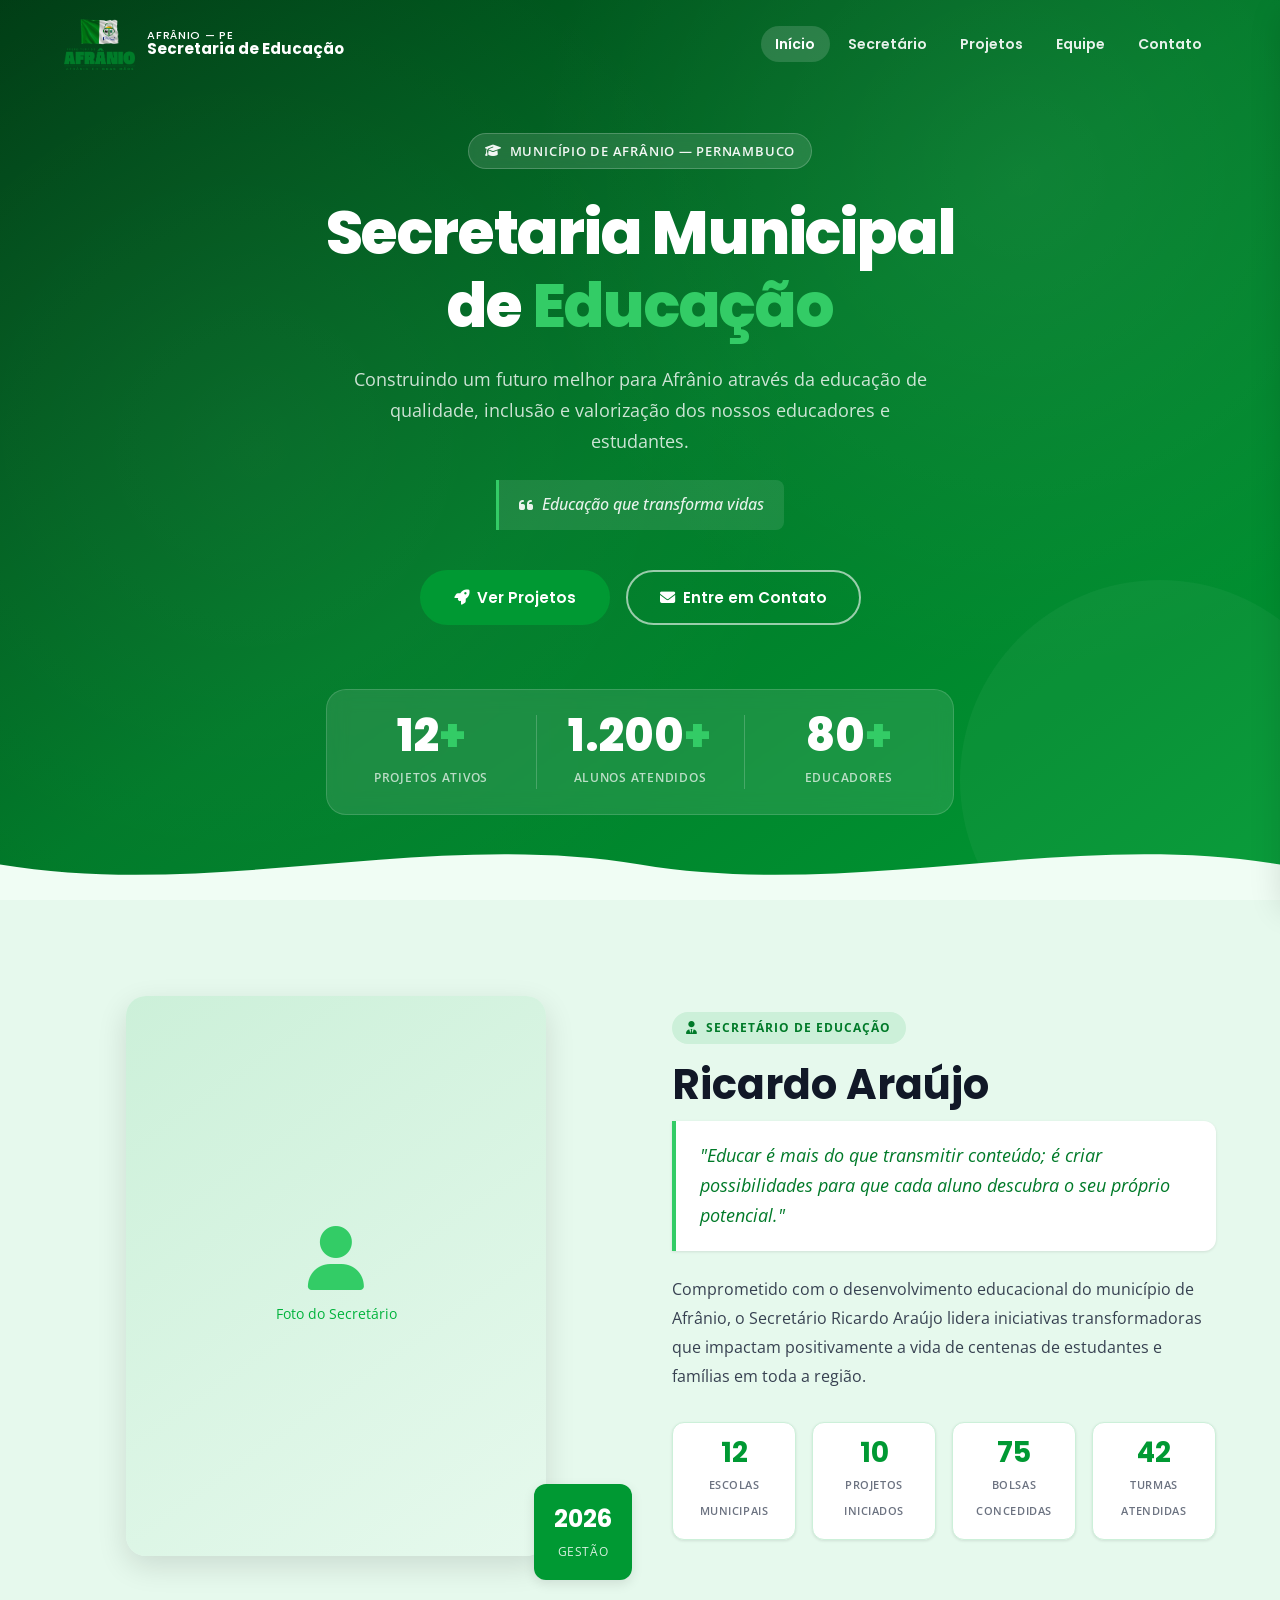
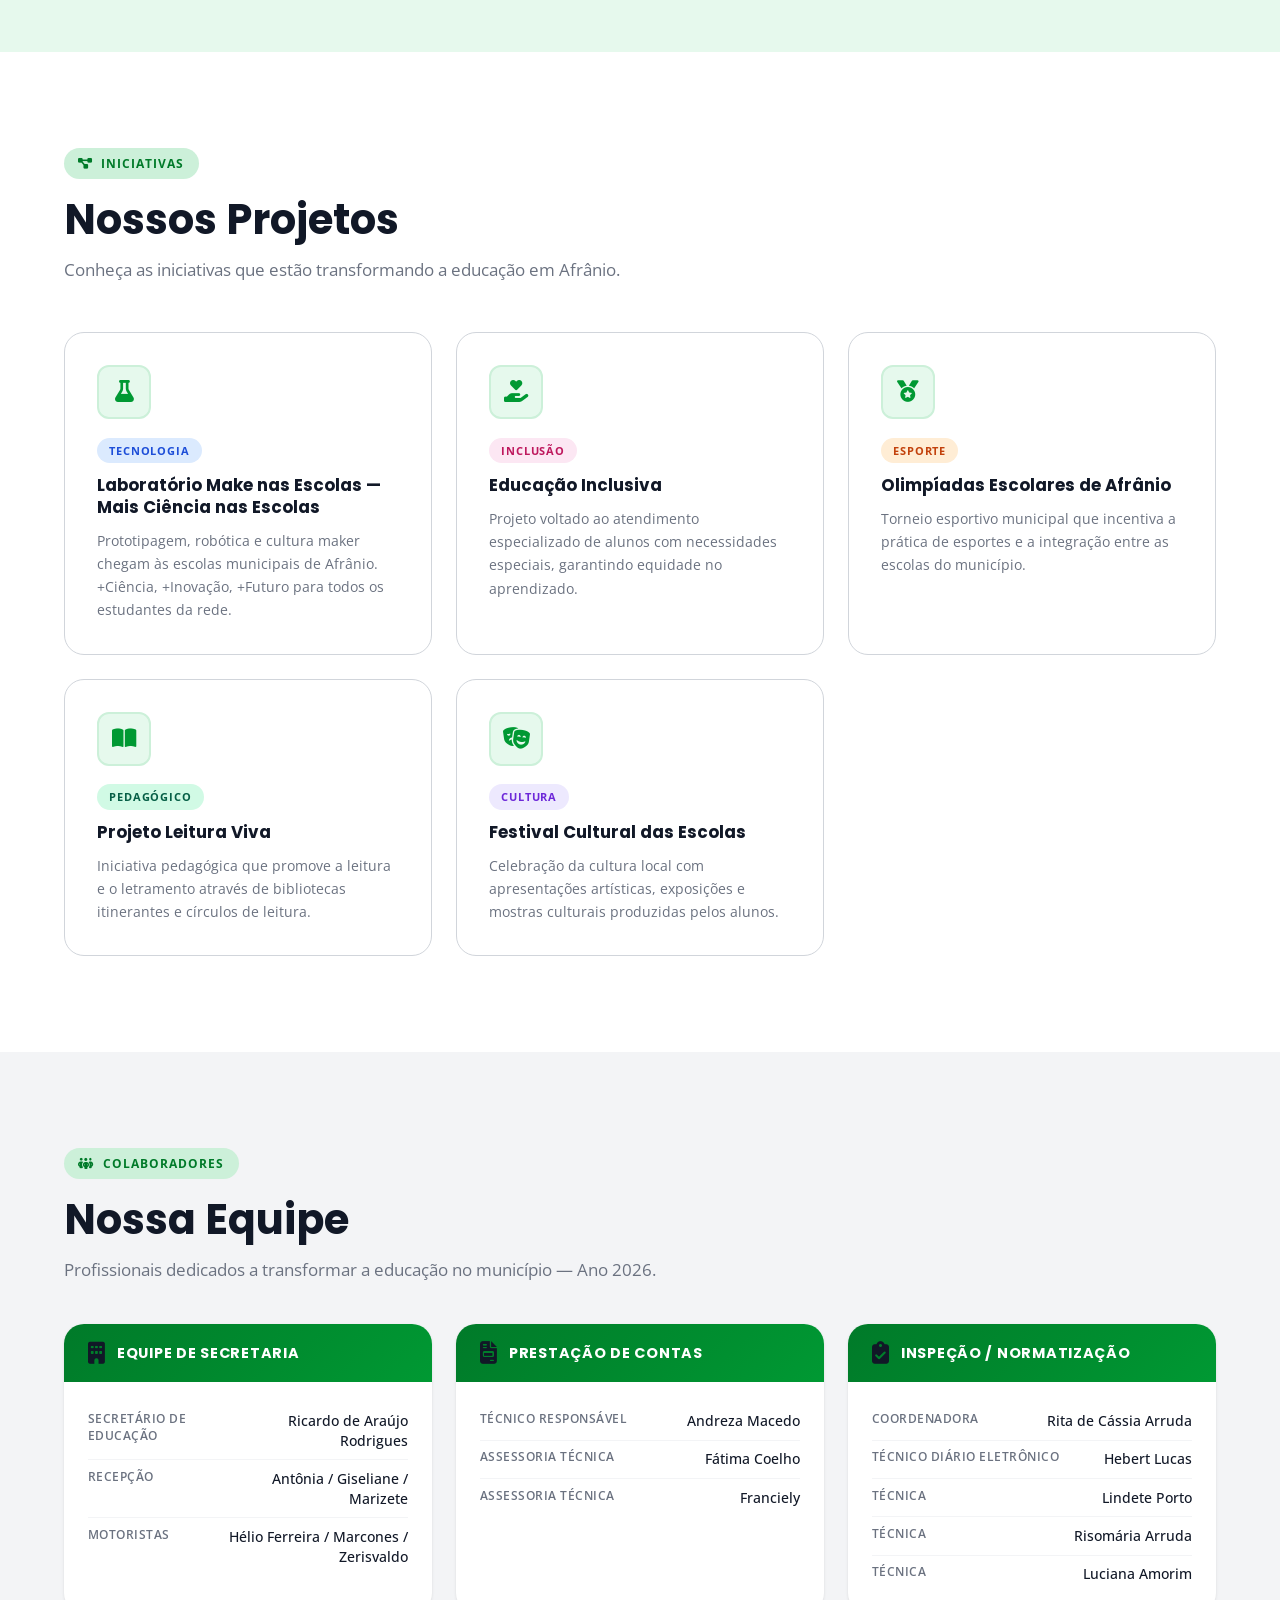
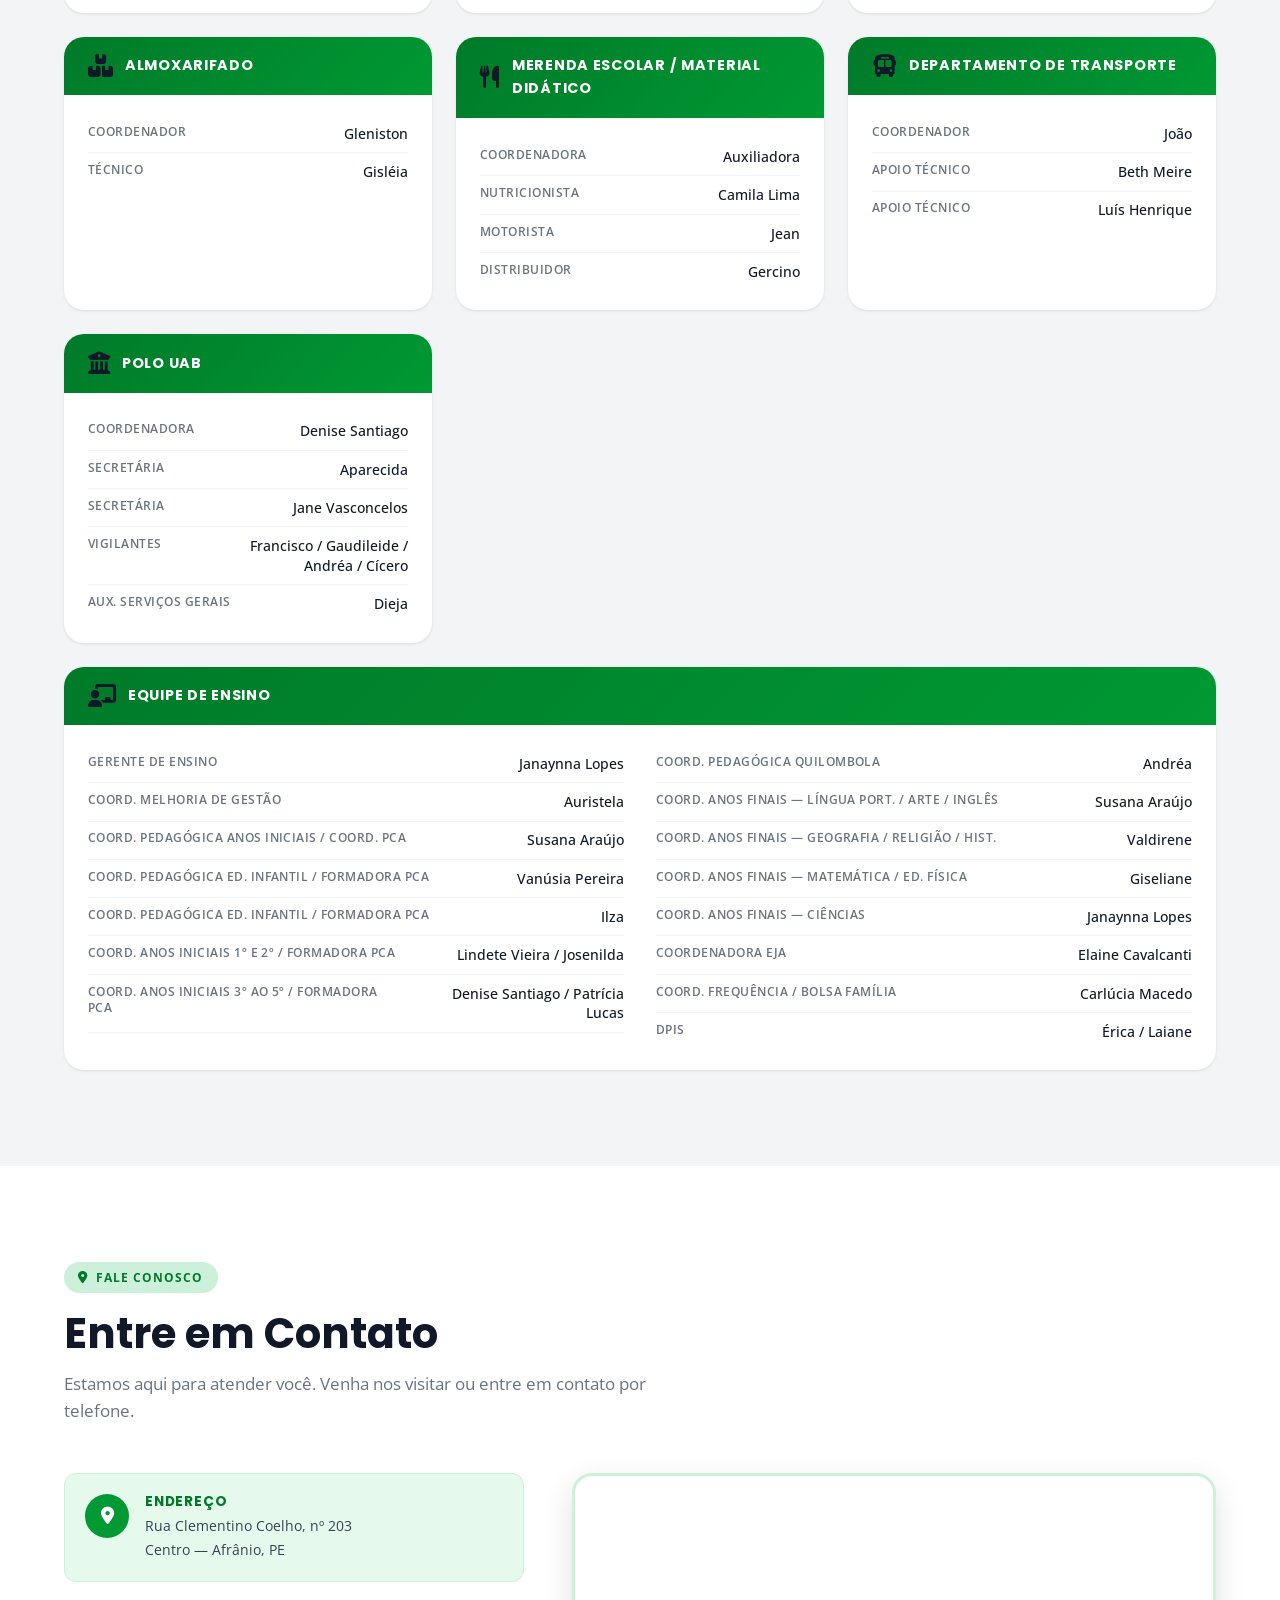
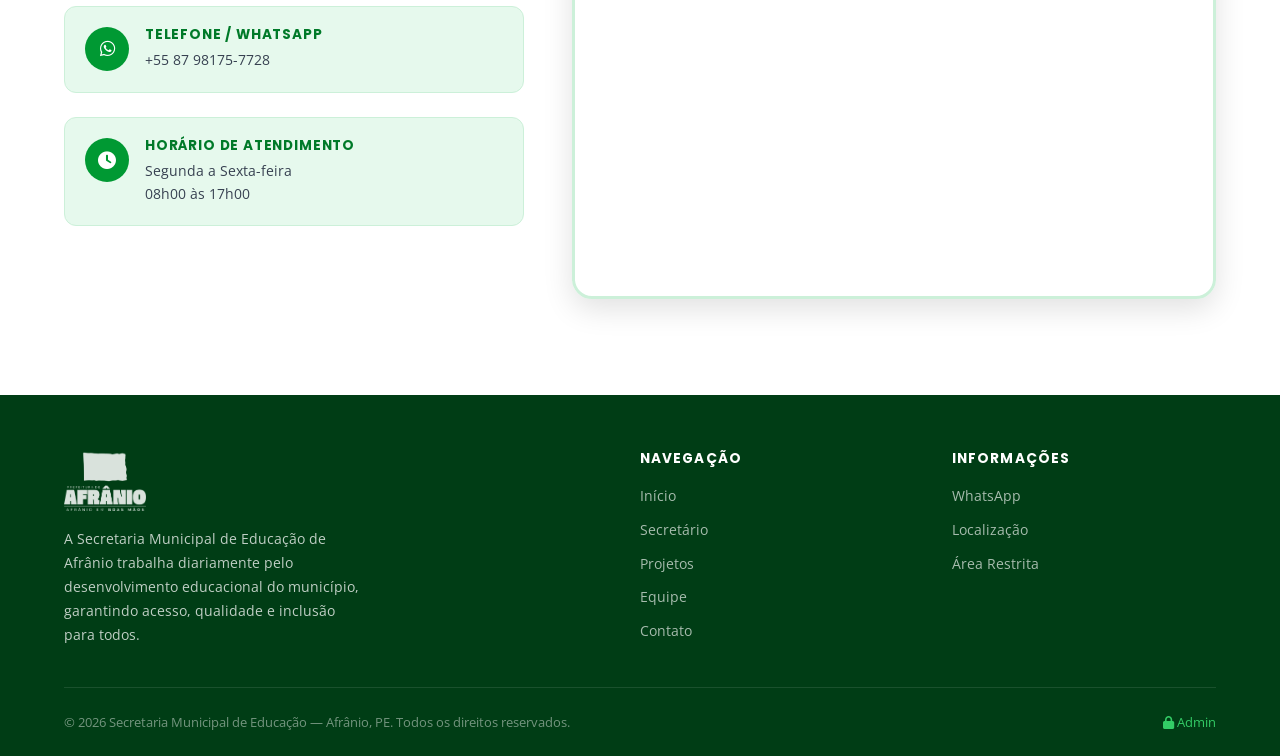
==== index.html @ a9a89d0e "feat: site institucional SME Afrânio completo - index.html: hero com stats animados, seção secretári" ====
<!DOCTYPE html>
<html lang="pt-BR">
<head>
  <meta charset="UTF-8" />
  <meta name="viewport" content="width=device-width, initial-scale=1.0" />
  <title>Secretaria Municipal de Educação — Afrânio PE</title>
  <meta name="description" content="Secretaria Municipal de Educação de Afrânio – Construindo um futuro melhor através da educação de qualidade, inclusão e valorização dos educadores." />
  <meta name="theme-color" content="#009933" />

  <!-- Open Graph -->
  <meta property="og:title" content="Secretaria Municipal de Educação — Afrânio PE" />
  <meta property="og:description" content="Educação que transforma vidas." />
  <meta property="og:type" content="website" />

  <!-- Favicon -->
  <link rel="icon" type="image/png" href="logo.png" />

  <!-- Font Awesome -->
  <link rel="stylesheet" href="https://cdnjs.cloudflare.com/ajax/libs/font-awesome/6.5.0/css/all.min.css" />

  <!-- Google Fonts -->
  <link rel="preconnect" href="https://fonts.googleapis.com" />
  <link rel="preconnect" href="https://fonts.gstatic.com" crossorigin />
  <link href="https://fonts.googleapis.com/css2?family=Poppins:wght@300;400;500;600;700;800&family=Open+Sans:wght@400;500;600&display=swap" rel="stylesheet" />

  <!-- Styles -->
  <link rel="stylesheet" href="css/style.css" />
</head>
<body>

<!-- ════════════════════════════ HEADER ════════════════════════════ -->
<header id="header">
  <div class="container">
    <nav class="nav-inner">
      <a href="#inicio" class="nav-logo" aria-label="Início">
        <img src="logo.png" alt="Prefeitura de Afrânio" />
        <div class="nav-logo-text">
          <span>Afrânio — PE</span>
          <span>Secretaria de Educação</span>
        </div>
      </a>

      <ul class="nav-links">
        <li><a href="#inicio"    class="active">Início</a></li>
        <li><a href="#secretario">Secretário</a></li>
        <li><a href="#projetos">Projetos</a></li>
        <li><a href="#equipe">Equipe</a></li>
        <li><a href="#contato">Contato</a></li>
      </ul>

      <button class="nav-menu-btn" id="menuBtn" aria-label="Abrir menu">
        <i class="fa-solid fa-bars"></i>
      </button>
    </nav>
  </div>
</header>

<!-- Mobile nav -->
<div class="nav-overlay" id="navOverlay"></div>
<nav class="nav-mobile" id="navMobile">
  <a href="#inicio">Início</a>
  <a href="#secretario">Secretário</a>
  <a href="#projetos">Projetos</a>
  <a href="#equipe">Equipe</a>
  <a href="#contato">Contato</a>
</nav>


<!-- ════════════════════════════ HERO ════════════════════════════ -->
<section id="inicio">
  <div class="hero-content">
    <div class="hero-badge">
      <i class="fa-solid fa-graduation-cap"></i>
      Município de Afrânio — Pernambuco
    </div>

    <h1 class="hero-title">
      Secretaria Municipal<br />de <span>Educação</span>
    </h1>

    <p class="hero-desc">
      Construindo um futuro melhor para Afrânio através da educação de qualidade,
      inclusão e valorização dos nossos educadores e estudantes.
    </p>

    <blockquote class="hero-quote">
      <i class="fa-solid fa-quote-left"></i>
      Educação que transforma vidas
    </blockquote>

    <div class="hero-buttons">
      <a href="#projetos" class="btn btn-primary">
        <i class="fa-solid fa-rocket"></i>
        Ver Projetos
      </a>
      <a href="#contato" class="btn btn-outline">
        <i class="fa-solid fa-envelope"></i>
        Entre em Contato
      </a>
    </div>

    <!-- STATS -->
    <div class="hero-stats">
      <div class="hero-stat">
        <span class="hero-stat-num"><span data-target="12">0</span><em>+</em></span>
        <span class="hero-stat-label">Projetos Ativos</span>
      </div>
      <div class="hero-stat">
        <span class="hero-stat-num"><span data-target="1200">0</span><em>+</em></span>
        <span class="hero-stat-label">Alunos Atendidos</span>
      </div>
      <div class="hero-stat">
        <span class="hero-stat-num"><span data-target="80">0</span><em>+</em></span>
        <span class="hero-stat-label">Educadores</span>
      </div>
    </div>
  </div>

  <!-- Wave -->
  <svg class="wave" xmlns="http://www.w3.org/2000/svg" viewBox="0 0 1440 80" preserveAspectRatio="none"
       style="position:absolute;bottom:0;left:0;right:0;z-index:1;">
    <path fill="#f0fdf4" d="M0,40 C240,80 480,0 720,40 C960,80 1200,0 1440,40 L1440,80 L0,80 Z"/>
  </svg>
</section>


<!-- ════════════════════════════ SECRETÁRIO ════════════════════════════ -->
<section id="secretario">
  <div class="container">
    <div class="secretary-inner">

      <!-- Foto -->
      <div class="secretary-photo-wrap fade-up">
        <div class="secretary-photo">
          <img src="foto-secretario.jpg" alt="Secretário Ricardo Araújo"
               onerror="this.parentElement.innerHTML='<div class=\'photo-placeholder\'><i class=\'fa-solid fa-user\' style=\'font-size:4rem;color:var(--green-400)\'></i><p>Foto do Secretário</p></div>'" />
        </div>
        <div class="secretary-badge-wrap">
          <strong>2026</strong>
          <span>Gestão</span>
        </div>
      </div>

      <!-- Texto -->
      <div class="secretary-text fade-up">
        <span class="section-tag">
          <i class="fa-solid fa-user-tie"></i>&nbsp; Secretário de Educação
        </span>
        <h2 class="section-title">Ricardo Araújo</h2>

        <blockquote class="secretary-quote">
          "Educar é mais do que transmitir conteúdo; é criar possibilidades para que
          cada aluno descubra o seu próprio potencial."
        </blockquote>

        <p class="secretary-bio">
          Comprometido com o desenvolvimento educacional do município de Afrânio, o
          Secretário Ricardo Araújo lidera iniciativas transformadoras que impactam
          positivamente a vida de centenas de estudantes e famílias em toda a região.
        </p>

        <div class="secretary-stats">
          <div class="sec-stat">
            <span class="sec-stat-num" data-target="14">0</span>
            <span class="sec-stat-label">Escolas Municipais</span>
          </div>
          <div class="sec-stat">
            <span class="sec-stat-num" data-target="12">0</span>
            <span class="sec-stat-label">Projetos Iniciados</span>
          </div>
          <div class="sec-stat">
            <span class="sec-stat-num" data-target="85">0</span>
            <span class="sec-stat-label">Bolsas Concedidas</span>
          </div>
          <div class="sec-stat">
            <span class="sec-stat-num" data-target="48">0</span>
            <span class="sec-stat-label">Turmas Atendidas</span>
          </div>
        </div>
      </div>

    </div>
  </div>
</section>


<!-- ════════════════════════════ PROJETOS ════════════════════════════ -->
<section id="projetos">
  <div class="container">
    <div class="section-header fade-up">
      <span class="section-tag">
        <i class="fa-solid fa-diagram-project"></i>&nbsp; Iniciativas
      </span>
      <h2 class="section-title">Nossos Projetos</h2>
      <p class="section-subtitle">
        Conheça as iniciativas que estão transformando a educação em Afrânio.
      </p>
    </div>

    <div class="projects-grid" id="projectsGrid">
      <!-- Preenchido pelo JS -->
      <div class="projects-loading" style="grid-column:1/-1;text-align:center;padding:3rem;color:var(--gray-500);">
        <i class="fa-solid fa-spinner fa-spin" style="font-size:2rem;display:block;margin-bottom:1rem;"></i>
        Carregando projetos...
      </div>
    </div>
  </div>
</section>


<!-- ════════════════════════════ EQUIPE ════════════════════════════ -->
<section id="equipe">
  <div class="container">
    <div class="section-header fade-up" style="margin-bottom:2.5rem;">
      <span class="section-tag">
        <i class="fa-solid fa-people-group"></i>&nbsp; Colaboradores
      </span>
      <h2 class="section-title">Nossa Equipe</h2>
      <p class="section-subtitle">
        Profissionais dedicados a transformar a educação no município — Ano 2026.
      </p>
    </div>

    <div class="departments-grid">

      <!-- SECRETARIA -->
      <div class="dept-card fade-up">
        <div class="dept-header">
          <i class="fa-solid fa-building dept-icon"></i>
          <span class="dept-name">Equipe de Secretaria</span>
        </div>
        <div class="dept-body">
          <div class="dept-member">
            <span class="member-role">Secretário de Educação</span>
            <span class="member-name">Ricardo de Araújo Rodrigues</span>
          </div>
          <div class="dept-member">
            <span class="member-role">Recepção</span>
            <span class="member-name">Antônia / Giseliane / Marizete</span>
          </div>
          <div class="dept-member">
            <span class="member-role">Motoristas</span>
            <span class="member-name">Hélio Ferreira / Marcones / Zerisvaldo</span>
          </div>
        </div>
      </div>

      <!-- PRESTAÇÃO DE CONTAS -->
      <div class="dept-card fade-up">
        <div class="dept-header">
          <i class="fa-solid fa-file-invoice dept-icon"></i>
          <span class="dept-name">Prestação de Contas</span>
        </div>
        <div class="dept-body">
          <div class="dept-member">
            <span class="member-role">Técnico Responsável</span>
            <span class="member-name">Andreza Macedo</span>
          </div>
          <div class="dept-member">
            <span class="member-role">Assessoria Técnica</span>
            <span class="member-name">Fátima Coelho</span>
          </div>
          <div class="dept-member">
            <span class="member-role">Assessoria Técnica</span>
            <span class="member-name">Franciely</span>
          </div>
        </div>
      </div>

      <!-- INSPEÇÃO/NORMATIZAÇÃO -->
      <div class="dept-card fade-up">
        <div class="dept-header">
          <i class="fa-solid fa-clipboard-check dept-icon"></i>
          <span class="dept-name">Inspeção / Normatização</span>
        </div>
        <div class="dept-body">
          <div class="dept-member">
            <span class="member-role">Coordenadora</span>
            <span class="member-name">Rita de Cássia Arruda</span>
          </div>
          <div class="dept-member">
            <span class="member-role">Técnico Diário Eletrônico</span>
            <span class="member-name">Hebert Lucas</span>
          </div>
          <div class="dept-member">
            <span class="member-role">Técnica</span>
            <span class="member-name">Lindete Porto</span>
          </div>
          <div class="dept-member">
            <span class="member-role">Técnica</span>
            <span class="member-name">Risomária Arruda</span>
          </div>
          <div class="dept-member">
            <span class="member-role">Técnica</span>
            <span class="member-name">Luciana Amorim</span>
          </div>
        </div>
      </div>

      <!-- ALMOXARIFADO -->
      <div class="dept-card fade-up">
        <div class="dept-header">
          <i class="fa-solid fa-boxes-stacked dept-icon"></i>
          <span class="dept-name">Almoxarifado</span>
        </div>
        <div class="dept-body">
          <div class="dept-member">
            <span class="member-role">Coordenador</span>
            <span class="member-name">Gleniston</span>
          </div>
          <div class="dept-member">
            <span class="member-role">Técnico</span>
            <span class="member-name">Gisléia</span>
          </div>
        </div>
      </div>

      <!-- MERENDA / MATERIAL DIDÁTICO -->
      <div class="dept-card fade-up">
        <div class="dept-header">
          <i class="fa-solid fa-utensils dept-icon"></i>
          <span class="dept-name">Merenda Escolar / Material Didático</span>
        </div>
        <div class="dept-body">
          <div class="dept-member">
            <span class="member-role">Coordenadora</span>
            <span class="member-name">Auxiliadora</span>
          </div>
          <div class="dept-member">
            <span class="member-role">Nutricionista</span>
            <span class="member-name">Camila Lima</span>
          </div>
          <div class="dept-member">
            <span class="member-role">Motorista</span>
            <span class="member-name">Jean</span>
          </div>
          <div class="dept-member">
            <span class="member-role">Distribuidor</span>
            <span class="member-name">Gercino</span>
          </div>
        </div>
      </div>

      <!-- TRANSPORTE -->
      <div class="dept-card fade-up">
        <div class="dept-header">
          <i class="fa-solid fa-bus dept-icon"></i>
          <span class="dept-name">Departamento de Transporte</span>
        </div>
        <div class="dept-body">
          <div class="dept-member">
            <span class="member-role">Coordenador</span>
            <span class="member-name">João</span>
          </div>
          <div class="dept-member">
            <span class="member-role">Apoio Técnico</span>
            <span class="member-name">Beth Meire</span>
          </div>
          <div class="dept-member">
            <span class="member-role">Apoio Técnico</span>
            <span class="member-name">Luís Henrique</span>
          </div>
        </div>
      </div>

      <!-- POLO UAB -->
      <div class="dept-card fade-up">
        <div class="dept-header">
          <i class="fa-solid fa-building-columns dept-icon"></i>
          <span class="dept-name">Polo UAB</span>
        </div>
        <div class="dept-body">
          <div class="dept-member">
            <span class="member-role">Coordenadora</span>
            <span class="member-name">Denise Santiago</span>
          </div>
          <div class="dept-member">
            <span class="member-role">Secretária</span>
            <span class="member-name">Aparecida</span>
          </div>
          <div class="dept-member">
            <span class="member-role">Secretária</span>
            <span class="member-name">Jane Vasconcelos</span>
          </div>
          <div class="dept-member">
            <span class="member-role">Vigilantes</span>
            <span class="member-name">Francisco / Gaudileide / Andréa / Cícero</span>
          </div>
          <div class="dept-member">
            <span class="member-role">Aux. Serviços Gerais</span>
            <span class="member-name">Dieja</span>
          </div>
        </div>
      </div>

      <!-- EQUIPE DE ENSINO -->
      <div class="dept-card fade-up" style="grid-column: 1 / -1;">
        <div class="dept-header">
          <i class="fa-solid fa-chalkboard-user dept-icon"></i>
          <span class="dept-name">Equipe de Ensino</span>
        </div>
        <div class="dept-body" style="columns:2;column-gap:2rem;">
          <div class="dept-member" style="break-inside:avoid">
            <span class="member-role">Gerente de Ensino</span>
            <span class="member-name">Janaynna Lopes</span>
          </div>
          <div class="dept-member" style="break-inside:avoid">
            <span class="member-role">Coord. Melhoria de Gestão</span>
            <span class="member-name">Auristela</span>
          </div>
          <div class="dept-member" style="break-inside:avoid">
            <span class="member-role">Coord. Pedagógica Anos Iniciais / Coord. PCA</span>
            <span class="member-name">Susana Araújo</span>
          </div>
          <div class="dept-member" style="break-inside:avoid">
            <span class="member-role">Coord. Pedagógica Ed. Infantil / Formadora PCA</span>
            <span class="member-name">Vanúsia Pereira</span>
          </div>
          <div class="dept-member" style="break-inside:avoid">
            <span class="member-role">Coord. Pedagógica Ed. Infantil / Formadora PCA</span>
            <span class="member-name">Ilza</span>
          </div>
          <div class="dept-member" style="break-inside:avoid">
            <span class="member-role">Coord. Anos Iniciais 1º e 2º / Formadora PCA</span>
            <span class="member-name">Lindete Vieira / Josenilda</span>
          </div>
          <div class="dept-member" style="break-inside:avoid">
            <span class="member-role">Coord. Anos Iniciais 3º ao 5º / Formadora PCA</span>
            <span class="member-name">Denise Santiago / Patrícia Lucas</span>
          </div>
          <div class="dept-member" style="break-inside:avoid">
            <span class="member-role">Coord. Pedagógica Quilombola</span>
            <span class="member-name">Andréa</span>
          </div>
          <div class="dept-member" style="break-inside:avoid">
            <span class="member-role">Coord. Anos Finais — Língua Port. / Arte / Inglês</span>
            <span class="member-name">Susana Araújo</span>
          </div>
          <div class="dept-member" style="break-inside:avoid">
            <span class="member-role">Coord. Anos Finais — Geografia / Religião / Hist.</span>
            <span class="member-name">Valdirene</span>
          </div>
          <div class="dept-member" style="break-inside:avoid">
            <span class="member-role">Coord. Anos Finais — Matemática / Ed. Física</span>
            <span class="member-name">Giseliane</span>
          </div>
          <div class="dept-member" style="break-inside:avoid">
            <span class="member-role">Coord. Anos Finais — Ciências</span>
            <span class="member-name">Janaynna Lopes</span>
          </div>
          <div class="dept-member" style="break-inside:avoid">
            <span class="member-role">Coordenadora EJA</span>
            <span class="member-name">Elaine Cavalcanti</span>
          </div>
          <div class="dept-member" style="break-inside:avoid">
            <span class="member-role">Coord. Frequência / Bolsa Família</span>
            <span class="member-name">Carlúcia Macedo</span>
          </div>
          <div class="dept-member" style="break-inside:avoid">
            <span class="member-role">DPIS</span>
            <span class="member-name">Érica / Laiane</span>
          </div>
        </div>
      </div>

    </div>
  </div>
</section>


<!-- ════════════════════════════ CONTATO ════════════════════════════ -->
<section id="contato">
  <div class="container">
    <div class="section-header fade-up" style="margin-bottom:3rem;">
      <span class="section-tag">
        <i class="fa-solid fa-location-dot"></i>&nbsp; Fale Conosco
      </span>
      <h2 class="section-title">Entre em Contato</h2>
      <p class="section-subtitle">
        Estamos aqui para atender você. Venha nos visitar ou entre em contato por telefone.
      </p>
    </div>

    <div class="contact-inner">
      <div class="contact-info fade-up">

        <div class="contact-card">
          <div class="contact-card-icon">
            <i class="fa-solid fa-location-dot"></i>
          </div>
          <div class="contact-card-body">
            <h4>Endereço</h4>
            <p>Rua Clementino Coelho, nº 203<br />Centro — Afrânio, PE</p>
          </div>
        </div>

        <div class="contact-card">
          <div class="contact-card-icon">
            <i class="fa-brands fa-whatsapp"></i>
          </div>
          <div class="contact-card-body">
            <h4>Telefone / WhatsApp</h4>
            <a href="https://wa.me/5587981757728" target="_blank" rel="noopener">
              +55 87 98175-7728
            </a>
          </div>
        </div>

        <div class="contact-card">
          <div class="contact-card-icon">
            <i class="fa-solid fa-clock"></i>
          </div>
          <div class="contact-card-body">
            <h4>Horário de Atendimento</h4>
            <p>Segunda a Sexta-feira<br />08h00 às 17h00</p>
          </div>
        </div>

      </div>

      <!-- MAPA -->
      <div class="contact-map fade-up">
        <iframe
          title="Localização da Secretaria Municipal de Educação de Afrânio"
          src="https://maps.google.com/maps?q=Rua+Clementino+Coelho+203+Centro+Afranio+PE+Brasil&t=&z=16&ie=UTF8&iwloc=&output=embed"
          allowfullscreen
          loading="lazy"
          referrerpolicy="no-referrer-when-downgrade">
        </iframe>
      </div>
    </div>
  </div>
</section>


<!-- ════════════════════════════ FOOTER ════════════════════════════ -->
<footer>
  <div class="container">
    <div class="footer-inner">
      <div class="footer-brand">
        <img src="logo.png" alt="Prefeitura de Afrânio" />
        <p>
          A Secretaria Municipal de Educação de Afrânio trabalha diariamente
          pelo desenvolvimento educacional do município, garantindo acesso,
          qualidade e inclusão para todos.
        </p>
      </div>
      <div class="footer-col">
        <h5>Navegação</h5>
        <ul>
          <li><a href="#inicio">Início</a></li>
          <li><a href="#secretario">Secretário</a></li>
          <li><a href="#projetos">Projetos</a></li>
          <li><a href="#equipe">Equipe</a></li>
          <li><a href="#contato">Contato</a></li>
        </ul>
      </div>
      <div class="footer-col">
        <h5>Informações</h5>
        <ul>
          <li><a href="https://wa.me/5587981757728" target="_blank" rel="noopener">WhatsApp</a></li>
          <li><a href="#contato">Localização</a></li>
          <li><a href="admin.html">Área Restrita</a></li>
        </ul>
      </div>
    </div>

    <div class="footer-bottom">
      <span>© 2026 Secretaria Municipal de Educação — Afrânio, PE. Todos os direitos reservados.</span>
      <a href="admin.html">
        <i class="fa-solid fa-lock"></i> Admin
      </a>
    </div>
  </div>
</footer>

<script src="js/main.js"></script>
</body>
</html>
---- css/style.css ----
@import url('https://fonts.googleapis.com/css2?family=Poppins:wght@300;400;500;600;700;800&family=Open+Sans:wght@400;500;600&display=swap');

:root {
  --green-900: #003d15;
  --green-800: #005c20;
  --green-700: #007a29;
  --green-600: #009933;
  --green-500: #00b33c;
  --green-400: #33cc66;
  --green-100: #ccf0d9;
  --green-50:  #e6f9ed;
  --white:     #ffffff;
  --gray-900:  #111827;
  --gray-700:  #374151;
  --gray-500:  #6b7280;
  --gray-300:  #d1d5db;
  --gray-100:  #f3f4f6;
  --shadow-sm: 0 1px 3px rgba(0,0,0,.10);
  --shadow:    0 4px 12px rgba(0,0,0,.10);
  --shadow-lg: 0 10px 30px rgba(0,0,0,.12);
  --radius:    .75rem;
  --radius-lg: 1.25rem;
  --transition: .3s ease;
}

*, *::before, *::after { box-sizing: border-box; margin: 0; padding: 0; }

html { scroll-behavior: smooth; }

body {
  font-family: 'Open Sans', system-ui, sans-serif;
  color: var(--gray-900);
  background: var(--white);
  line-height: 1.6;
  overflow-x: hidden;
}

img { max-width: 100%; display: block; }
a  { text-decoration: none; color: inherit; }
ul { list-style: none; }

/* ── TYPOGRAPHY ── */
h1,h2,h3,h4,h5 { font-family: 'Poppins', sans-serif; line-height: 1.2; }

/* ── REUSABLE ── */
.container {
  max-width: 1200px;
  margin: 0 auto;
  padding: 0 1.5rem;
}

.section-tag {
  display: inline-block;
  background: var(--green-100);
  color: var(--green-700);
  font-size: .78rem;
  font-weight: 700;
  letter-spacing: .08em;
  text-transform: uppercase;
  padding: .35rem .9rem;
  border-radius: 2rem;
  margin-bottom: 1rem;
}

.section-title {
  font-size: clamp(1.75rem, 4vw, 2.6rem);
  font-weight: 700;
  color: var(--gray-900);
  margin-bottom: .75rem;
}

.section-subtitle {
  font-size: 1.05rem;
  color: var(--gray-500);
  max-width: 600px;
}

.btn {
  display: inline-flex;
  align-items: center;
  gap: .5rem;
  padding: .85rem 2rem;
  border-radius: 3rem;
  font-family: 'Poppins', sans-serif;
  font-size: .95rem;
  font-weight: 600;
  cursor: pointer;
  transition: var(--transition);
  border: 2px solid transparent;
}
.btn-primary {
  background: var(--green-600);
  color: var(--white);
  border-color: var(--green-600);
}
.btn-primary:hover {
  background: var(--green-700);
  border-color: var(--green-700);
  transform: translateY(-2px);
  box-shadow: 0 8px 24px rgba(27,138,60,.35);
}
.btn-outline {
  background: transparent;
  color: var(--white);
  border-color: rgba(255,255,255,.6);
}
.btn-outline:hover {
  background: var(--white);
  color: var(--green-700);
  border-color: var(--white);
  transform: translateY(-2px);
}

/* ── HEADER ── */
#header {
  position: fixed;
  top: 0; left: 0; right: 0;
  z-index: 1000;
  transition: background var(--transition), box-shadow var(--transition);
  padding: 1.1rem 0;
}
#header.scrolled {
  background: var(--white);
  box-shadow: var(--shadow);
  padding: .7rem 0;
}
#header .nav-inner {
  display: flex;
  align-items: center;
  justify-content: space-between;
}
.nav-logo {
  display: flex;
  align-items: center;
  gap: .75rem;
}
.nav-logo img {
  height: 52px;
  width: auto;
  transition: var(--transition);
}
#header.scrolled .nav-logo img { height: 42px; }

.nav-logo-text {
  display: flex;
  flex-direction: column;
  line-height: 1.1;
}
.nav-logo-text span:first-child {
  font-family: 'Poppins', sans-serif;
  font-size: .7rem;
  font-weight: 500;
  color: var(--white);
  text-transform: uppercase;
  letter-spacing: .06em;
  transition: color var(--transition);
}
.nav-logo-text span:last-child {
  font-family: 'Poppins', sans-serif;
  font-size: .95rem;
  font-weight: 700;
  color: var(--white);
  transition: color var(--transition);
}
#header.scrolled .nav-logo-text span { color: var(--green-700); }

.nav-links {
  display: flex;
  align-items: center;
  gap: .25rem;
}
.nav-links a {
  padding: .5rem .9rem;
  border-radius: 2rem;
  font-size: .88rem;
  font-weight: 600;
  color: rgba(255,255,255,.9);
  font-family: 'Poppins', sans-serif;
  transition: var(--transition);
}
.nav-links a:hover, .nav-links a.active {
  color: var(--white);
  background: rgba(255,255,255,.15);
}
#header.scrolled .nav-links a { color: var(--gray-700); }
#header.scrolled .nav-links a:hover,
#header.scrolled .nav-links a.active {
  color: var(--green-600);
  background: var(--green-50);
}

.nav-menu-btn {
  display: none;
  background: none;
  border: none;
  cursor: pointer;
  padding: .5rem;
  color: var(--white);
  font-size: 1.5rem;
  transition: var(--transition);
}
#header.scrolled .nav-menu-btn { color: var(--gray-900); }

/* ── HERO ── */
#inicio {
  min-height: 100vh;
  background: linear-gradient(145deg, var(--green-900) 0%, var(--green-700) 50%, var(--green-600) 100%);
  display: flex;
  flex-direction: column;
  align-items: center;
  justify-content: center;
  position: relative;
  overflow: hidden;
  padding: 8rem 0 5rem;
}

#inicio::before {
  content: '';
  position: absolute;
  inset: 0;
  background-image:
    radial-gradient(circle at 20% 50%, rgba(255,255,255,.04) 0%, transparent 50%),
    radial-gradient(circle at 80% 20%, rgba(255,255,255,.06) 0%, transparent 40%);
  pointer-events: none;
}

/* decorative circles */
#inicio::after {
  content: '';
  position: absolute;
  bottom: -80px; right: -80px;
  width: 400px; height: 400px;
  border-radius: 50%;
  background: rgba(255,255,255,.04);
  pointer-events: none;
}

.hero-content {
  position: relative;
  z-index: 1;
  text-align: center;
  max-width: 800px;
  margin: 0 auto;
  padding: 0 1.5rem;
}

.hero-badge {
  display: inline-flex;
  align-items: center;
  gap: .5rem;
  background: rgba(255,255,255,.12);
  border: 1px solid rgba(255,255,255,.2);
  color: rgba(255,255,255,.95);
  padding: .4rem 1rem;
  border-radius: 2rem;
  font-size: .8rem;
  font-weight: 600;
  letter-spacing: .06em;
  text-transform: uppercase;
  margin-bottom: 1.75rem;
  backdrop-filter: blur(8px);
}

.hero-title {
  font-size: clamp(2rem, 5.5vw, 3.8rem);
  font-weight: 800;
  color: var(--white);
  margin-bottom: 1.25rem;
  letter-spacing: -.02em;
}
.hero-title span { color: var(--green-400); }

.hero-desc {
  font-size: clamp(.95rem, 2vw, 1.15rem);
  color: rgba(255,255,255,.8);
  max-width: 580px;
  margin: 0 auto 1.5rem;
  line-height: 1.7;
}

.hero-quote {
  display: inline-flex;
  align-items: center;
  gap: .5rem;
  background: rgba(255,255,255,.1);
  border-left: 3px solid var(--green-400);
  color: rgba(255,255,255,.9);
  font-style: italic;
  font-size: 1rem;
  font-weight: 500;
  padding: .75rem 1.25rem;
  border-radius: 0 .5rem .5rem 0;
  margin-bottom: 2.5rem;
}

.hero-buttons {
  display: flex;
  gap: 1rem;
  justify-content: center;
  flex-wrap: wrap;
  margin-bottom: 4rem;
}

/* ── HERO STATS ── */
.hero-stats {
  display: flex;
  gap: 0;
  background: rgba(255,255,255,.1);
  border: 1px solid rgba(255,255,255,.15);
  border-radius: var(--radius-lg);
  backdrop-filter: blur(10px);
  overflow: hidden;
}
.hero-stat {
  flex: 1;
  padding: 1.5rem 1rem;
  text-align: center;
  position: relative;
}
.hero-stat + .hero-stat::before {
  content: '';
  position: absolute;
  left: 0; top: 20%; bottom: 20%;
  width: 1px;
  background: rgba(255,255,255,.2);
}
.hero-stat-num {
  display: block;
  font-family: 'Poppins', sans-serif;
  font-size: clamp(2rem, 4vw, 2.8rem);
  font-weight: 800;
  color: var(--white);
  line-height: 1;
  margin-bottom: .3rem;
}
.hero-stat-num em {
  font-style: normal;
  color: var(--green-400);
}
.hero-stat-label {
  font-size: .78rem;
  font-weight: 600;
  color: rgba(255,255,255,.7);
  text-transform: uppercase;
  letter-spacing: .06em;
}

/* ── WAVE DIVIDER ── */
.wave {
  display: block;
  width: 100%;
  overflow: hidden;
  line-height: 0;
  margin-top: -1px;
}

/* ── SECRETARY SECTION ── */
#secretario {
  padding: 6rem 0;
  background: var(--green-50);
}
.secretary-inner {
  display: grid;
  grid-template-columns: 1fr 1fr;
  gap: 4rem;
  align-items: center;
}
.secretary-photo-wrap {
  position: relative;
}
.secretary-photo {
  width: 100%;
  max-width: 420px;
  margin: 0 auto;
  aspect-ratio: 3/4;
  border-radius: var(--radius-lg);
  overflow: hidden;
  box-shadow: var(--shadow-lg);
  background: linear-gradient(145deg, var(--green-100), var(--green-50));
  display: flex;
  align-items: center;
  justify-content: center;
  position: relative;
}
.secretary-photo img {
  width: 100%;
  height: 100%;
  object-fit: cover;
  object-position: top center;
}
.secretary-photo .photo-placeholder {
  display: flex;
  flex-direction: column;
  align-items: center;
  gap: .75rem;
  color: var(--green-500);
  font-size: .9rem;
  text-align: center;
  padding: 2rem;
}
.secretary-photo .photo-placeholder span { font-size: 3.5rem; }

.secretary-badge-wrap {
  position: absolute;
  bottom: -1.5rem; right: -1.5rem;
  background: var(--green-600);
  color: var(--white);
  padding: 1rem 1.25rem;
  border-radius: var(--radius);
  box-shadow: var(--shadow);
  text-align: center;
}
.secretary-badge-wrap strong {
  display: block;
  font-family: 'Poppins', sans-serif;
  font-size: 1.5rem;
  font-weight: 700;
}
.secretary-badge-wrap span {
  font-size: .72rem;
  opacity: .85;
  text-transform: uppercase;
  letter-spacing: .05em;
}

.secretary-quote {
  font-size: 1.1rem;
  font-style: italic;
  color: var(--green-700);
  line-height: 1.7;
  padding: 1.25rem 1.5rem;
  border-left: 4px solid var(--green-400);
  background: var(--white);
  border-radius: 0 var(--radius) var(--radius) 0;
  margin-bottom: 1.5rem;
  box-shadow: var(--shadow-sm);
}

.secretary-bio {
  color: var(--gray-700);
  line-height: 1.8;
  margin-bottom: 2rem;
}

.secretary-stats {
  display: grid;
  grid-template-columns: repeat(4, 1fr);
  gap: 1rem;
}
.sec-stat {
  background: var(--white);
  border-radius: var(--radius);
  padding: 1rem .75rem;
  text-align: center;
  box-shadow: var(--shadow-sm);
  border: 1px solid var(--green-100);
}
.sec-stat-num {
  display: block;
  font-family: 'Poppins', sans-serif;
  font-size: 1.75rem;
  font-weight: 700;
  color: var(--green-600);
  line-height: 1;
  margin-bottom: .25rem;
}
.sec-stat-label {
  font-size: .7rem;
  color: var(--gray-500);
  font-weight: 600;
  text-transform: uppercase;
  letter-spacing: .05em;
}

/* ── PROJETOS ── */
#projetos {
  padding: 6rem 0;
  background: var(--white);
}
.section-header {
  margin-bottom: 3rem;
}
.projects-grid {
  display: grid;
  grid-template-columns: repeat(auto-fill, minmax(300px, 1fr));
  gap: 1.5rem;
}
.project-card {
  background: var(--white);
  border: 1px solid var(--gray-300);
  border-radius: var(--radius-lg);
  padding: 2rem;
  transition: var(--transition);
  position: relative;
  overflow: hidden;
}
.project-card::before {
  content: '';
  position: absolute;
  top: 0; left: 0; right: 0;
  height: 4px;
  background: linear-gradient(90deg, var(--green-600), var(--green-400));
  transform: scaleX(0);
  transform-origin: left;
  transition: transform .4s ease;
}
.project-card:hover {
  border-color: var(--green-400);
  box-shadow: var(--shadow-lg);
  transform: translateY(-4px);
}
.project-card:hover::before { transform: scaleX(1); }

.project-icon-wrap {
  width: 54px;
  height: 54px;
  background: var(--green-50);
  border: 2px solid var(--green-100);
  border-radius: .75rem;
  display: flex;
  align-items: center;
  justify-content: center;
  margin-bottom: 1.1rem;
  transition: var(--transition);
}
.project-card:hover .project-icon-wrap {
  background: var(--green-600);
  border-color: var(--green-600);
}
.project-icon-wrap i {
  font-size: 1.35rem;
  color: var(--green-600);
  transition: color var(--transition);
}
.project-card:hover .project-icon-wrap i { color: var(--white); }
.project-category {
  display: inline-block;
  font-size: .7rem;
  font-weight: 700;
  text-transform: uppercase;
  letter-spacing: .08em;
  padding: .25rem .75rem;
  border-radius: 2rem;
  margin-bottom: .75rem;
}

.cat-Tecnologia  { background: #dbeafe; color: #1d4ed8; }
.cat-Inclusao    { background: #fce7f3; color: #be185d; }
.cat-Esporte     { background: #ffedd5; color: #c2410c; }
.cat-Pedagogico  { background: #d1fae5; color: #065f46; }
.cat-Cultura     { background: #ede9fe; color: #6d28d9; }
.cat-Social      { background: #fef3c7; color: #92400e; }
.cat-Infra       { background: #f3f4f6; color: #374151; }
.cat-default     { background: var(--green-100); color: var(--green-700); }

.project-title {
  font-family: 'Poppins', sans-serif;
  font-size: 1.05rem;
  font-weight: 700;
  margin-bottom: .6rem;
  color: var(--gray-900);
  line-height: 1.3;
}
.project-desc {
  font-size: .88rem;
  color: var(--gray-500);
  line-height: 1.65;
}

.projects-empty {
  text-align: center;
  padding: 4rem 2rem;
  color: var(--gray-500);
  grid-column: 1 / -1;
}
.projects-empty span { font-size: 3rem; display: block; margin-bottom: 1rem; }

/* ── EQUIPE ── */
#equipe {
  padding: 6rem 0;
  background: var(--gray-100);
}
.departments-grid {
  display: grid;
  grid-template-columns: repeat(auto-fill, minmax(320px, 1fr));
  gap: 1.5rem;
}
.dept-card {
  background: var(--white);
  border-radius: var(--radius-lg);
  overflow: hidden;
  box-shadow: var(--shadow-sm);
  transition: var(--transition);
}
.dept-card:hover {
  box-shadow: var(--shadow);
  transform: translateY(-3px);
}
.dept-header {
  background: linear-gradient(135deg, var(--green-700), var(--green-600));
  padding: 1.1rem 1.5rem;
  display: flex;
  align-items: center;
  gap: .75rem;
}
.dept-icon { font-size: 1.4rem; }
.dept-name {
  font-family: 'Poppins', sans-serif;
  font-size: .9rem;
  font-weight: 700;
  color: var(--white);
  text-transform: uppercase;
  letter-spacing: .05em;
}
.dept-body { padding: 1.25rem 1.5rem; }
.dept-member {
  display: flex;
  justify-content: space-between;
  align-items: flex-start;
  gap: 1rem;
  padding: .55rem 0;
  border-bottom: 1px solid var(--gray-100);
}
.dept-member:last-child { border-bottom: none; }
.member-role {
  font-size: .75rem;
  font-weight: 600;
  color: var(--gray-500);
  text-transform: uppercase;
  letter-spacing: .04em;
  min-width: 120px;
  line-height: 1.4;
}
.member-name {
  font-size: .88rem;
  color: var(--gray-900);
  font-weight: 500;
  text-align: right;
  line-height: 1.4;
}

/* ── CONTATO ── */
#contato {
  padding: 6rem 0;
  background: var(--white);
}
.contact-inner {
  display: grid;
  grid-template-columns: 1fr 1.4fr;
  gap: 3rem;
  align-items: start;
}
.contact-info { display: flex; flex-direction: column; gap: 1.5rem; }

.contact-card {
  display: flex;
  gap: 1rem;
  align-items: flex-start;
  background: var(--green-50);
  border: 1px solid var(--green-100);
  border-radius: var(--radius);
  padding: 1.25rem;
}
.contact-card-icon {
  flex-shrink: 0;
  width: 44px; height: 44px;
  background: var(--green-600);
  color: var(--white);
  border-radius: 50%;
  display: flex;
  align-items: center;
  justify-content: center;
  font-size: 1.1rem;
}
.contact-card-body h4 {
  font-family: 'Poppins', sans-serif;
  font-size: .85rem;
  font-weight: 700;
  text-transform: uppercase;
  letter-spacing: .06em;
  color: var(--green-700);
  margin-bottom: .25rem;
}
.contact-card-body p, .contact-card-body a {
  font-size: .9rem;
  color: var(--gray-700);
  line-height: 1.6;
}
.contact-card-body a:hover { color: var(--green-600); }

.contact-map {
  border-radius: var(--radius-lg);
  overflow: hidden;
  box-shadow: var(--shadow-lg);
  border: 3px solid var(--green-100);
}
.contact-map iframe {
  display: block;
  width: 100%;
  height: 420px;
  border: none;
}

/* ── FOOTER ── */
footer {
  background: var(--green-900);
  color: rgba(255,255,255,.75);
  padding: 3.5rem 0 1.5rem;
}
.footer-inner {
  display: grid;
  grid-template-columns: 2fr 1fr 1fr;
  gap: 3rem;
  margin-bottom: 2.5rem;
}
.footer-brand img {
  height: 60px;
  width: auto;
  margin-bottom: 1rem;
  filter: brightness(0) invert(1);
  opacity: .85;
}
.footer-brand p {
  font-size: .88rem;
  line-height: 1.7;
  max-width: 300px;
}
.footer-col h5 {
  font-family: 'Poppins', sans-serif;
  font-size: .85rem;
  font-weight: 700;
  text-transform: uppercase;
  letter-spacing: .08em;
  color: var(--white);
  margin-bottom: 1rem;
}
.footer-col ul { display: flex; flex-direction: column; gap: .5rem; }
.footer-col ul a {
  font-size: .88rem;
  color: rgba(255,255,255,.65);
  transition: color var(--transition);
}
.footer-col ul a:hover { color: var(--green-400); }

.footer-bottom {
  padding-top: 1.5rem;
  border-top: 1px solid rgba(255,255,255,.1);
  display: flex;
  justify-content: space-between;
  align-items: center;
  flex-wrap: wrap;
  gap: .5rem;
  font-size: .8rem;
  color: rgba(255,255,255,.45);
}
.footer-bottom a {
  color: var(--green-400);
  font-size: .8rem;
}
.footer-bottom a:hover { text-decoration: underline; }

/* ── SCROLL ANIMATIONS ── */
.fade-up {
  opacity: 0;
  transform: translateY(30px);
  transition: opacity .6s ease, transform .6s ease;
}
.fade-up.visible {
  opacity: 1;
  transform: translateY(0);
}

/* ── MOBILE NAV OVERLAY ── */
.nav-overlay {
  display: none;
  position: fixed;
  inset: 0;
  background: rgba(0,0,0,.5);
  z-index: 900;
}
.nav-overlay.open { display: block; }
.nav-mobile {
  position: fixed;
  top: 0; right: -280px;
  width: 280px; height: 100%;
  background: var(--white);
  z-index: 950;
  padding: 5rem 2rem 2rem;
  display: flex;
  flex-direction: column;
  gap: .5rem;
  transition: right .35s ease;
  box-shadow: var(--shadow-lg);
}
.nav-mobile.open { right: 0; }
.nav-mobile a {
  padding: .85rem 1rem;
  border-radius: var(--radius);
  font-family: 'Poppins', sans-serif;
  font-size: .95rem;
  font-weight: 600;
  color: var(--gray-700);
  transition: var(--transition);
}
.nav-mobile a:hover {
  background: var(--green-50);
  color: var(--green-600);
}

/* ── RESPONSIVE ── */
@media (max-width: 900px) {
  .secretary-inner { grid-template-columns: 1fr; }
  .secretary-photo { max-width: 320px; }
  .secretary-badge-wrap { right: 0; bottom: -1rem; }
  .secretary-stats { grid-template-columns: repeat(2, 1fr); }
  .contact-inner { grid-template-columns: 1fr; }
  .footer-inner { grid-template-columns: 1fr 1fr; }
  .footer-brand { grid-column: 1 / -1; }
}

@media (max-width: 768px) {
  .nav-links { display: none; }
  .nav-menu-btn { display: flex; }

  .hero-stats {
    flex-direction: column;
    gap: 0;
  }
  .hero-stat + .hero-stat::before {
    left: 20%; right: 20%;
    top: 0; bottom: auto;
    width: auto; height: 1px;
  }

  .departments-grid { grid-template-columns: 1fr; }
  .projects-grid { grid-template-columns: 1fr; }
  .footer-inner { grid-template-columns: 1fr; }

  .section-title { font-size: 1.7rem; }
}

@media (max-width: 480px) {
  .hero-buttons { flex-direction: column; align-items: center; }
  .secretary-stats { grid-template-columns: repeat(2, 1fr); }
  .footer-bottom { flex-direction: column; text-align: center; }
  /* equipe - coluna única no mobile */
  .dept-body[style*="columns"] { columns: 1 !important; }
}
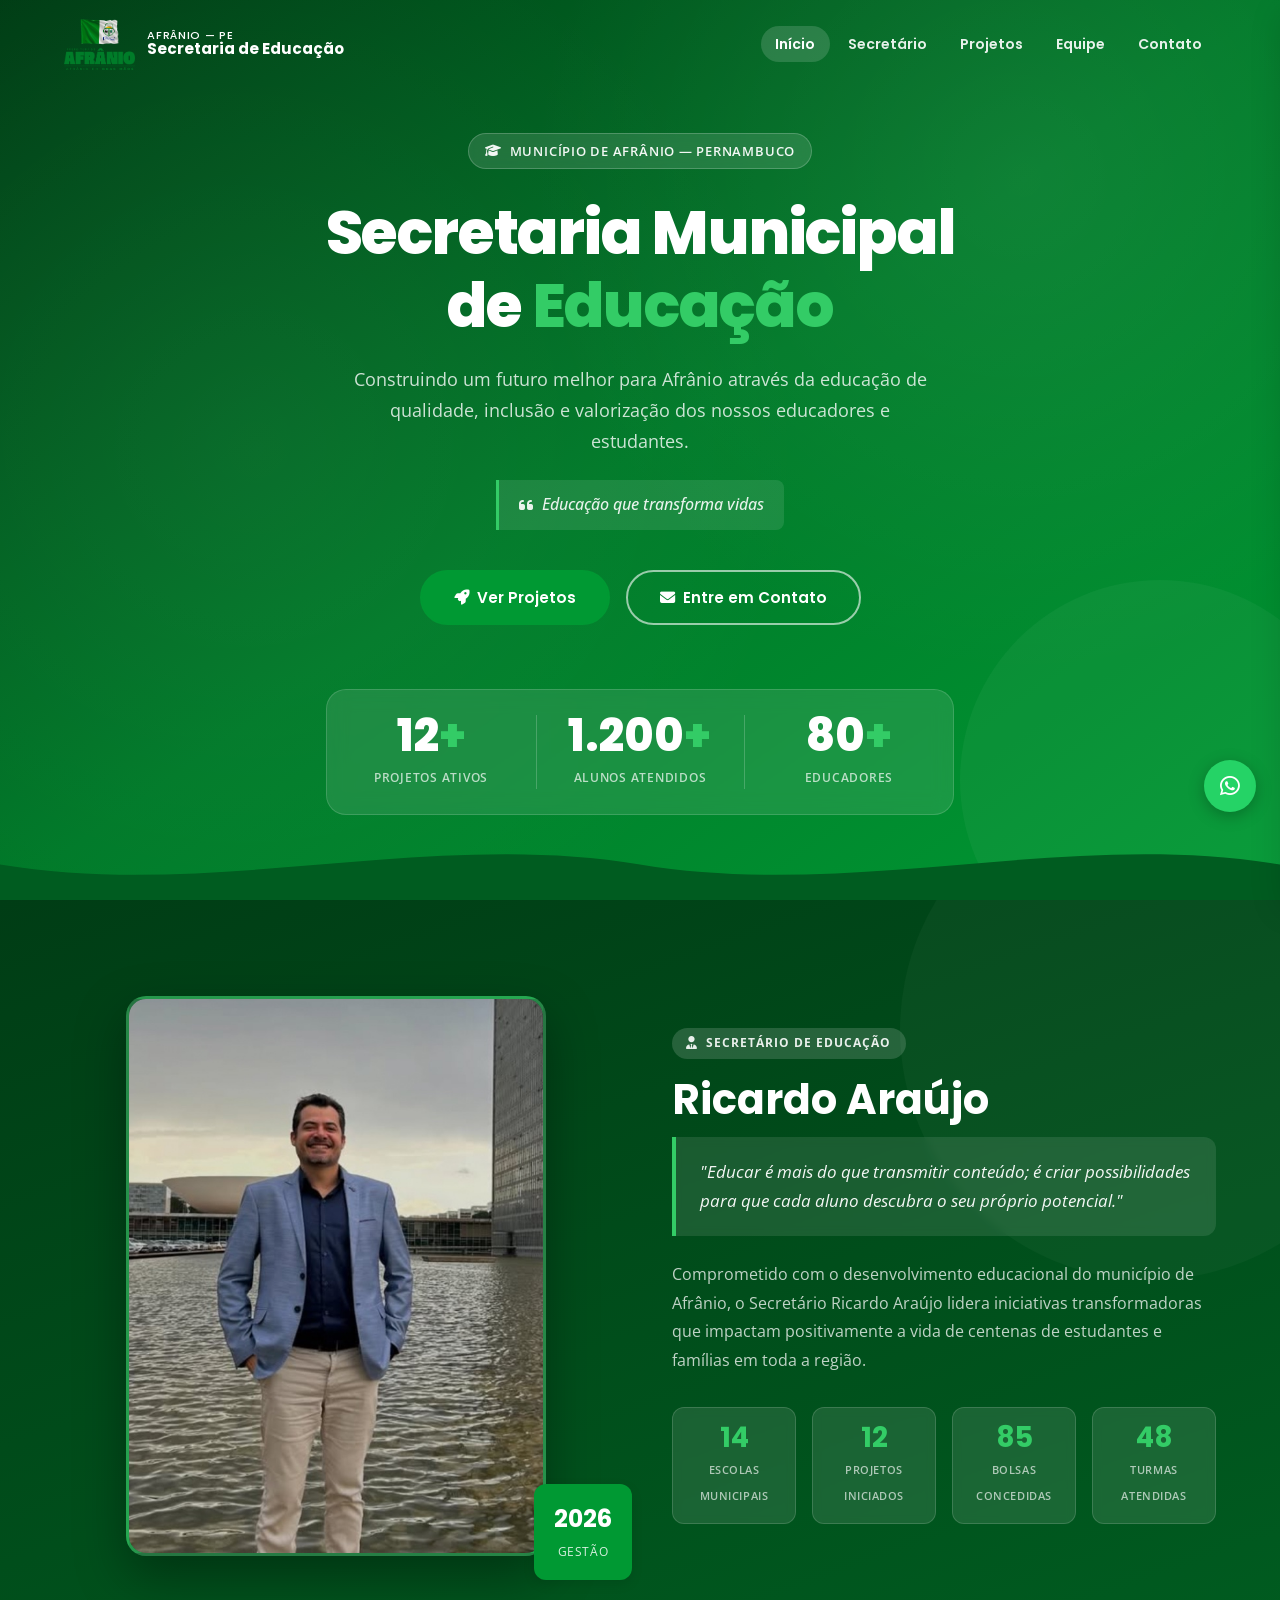
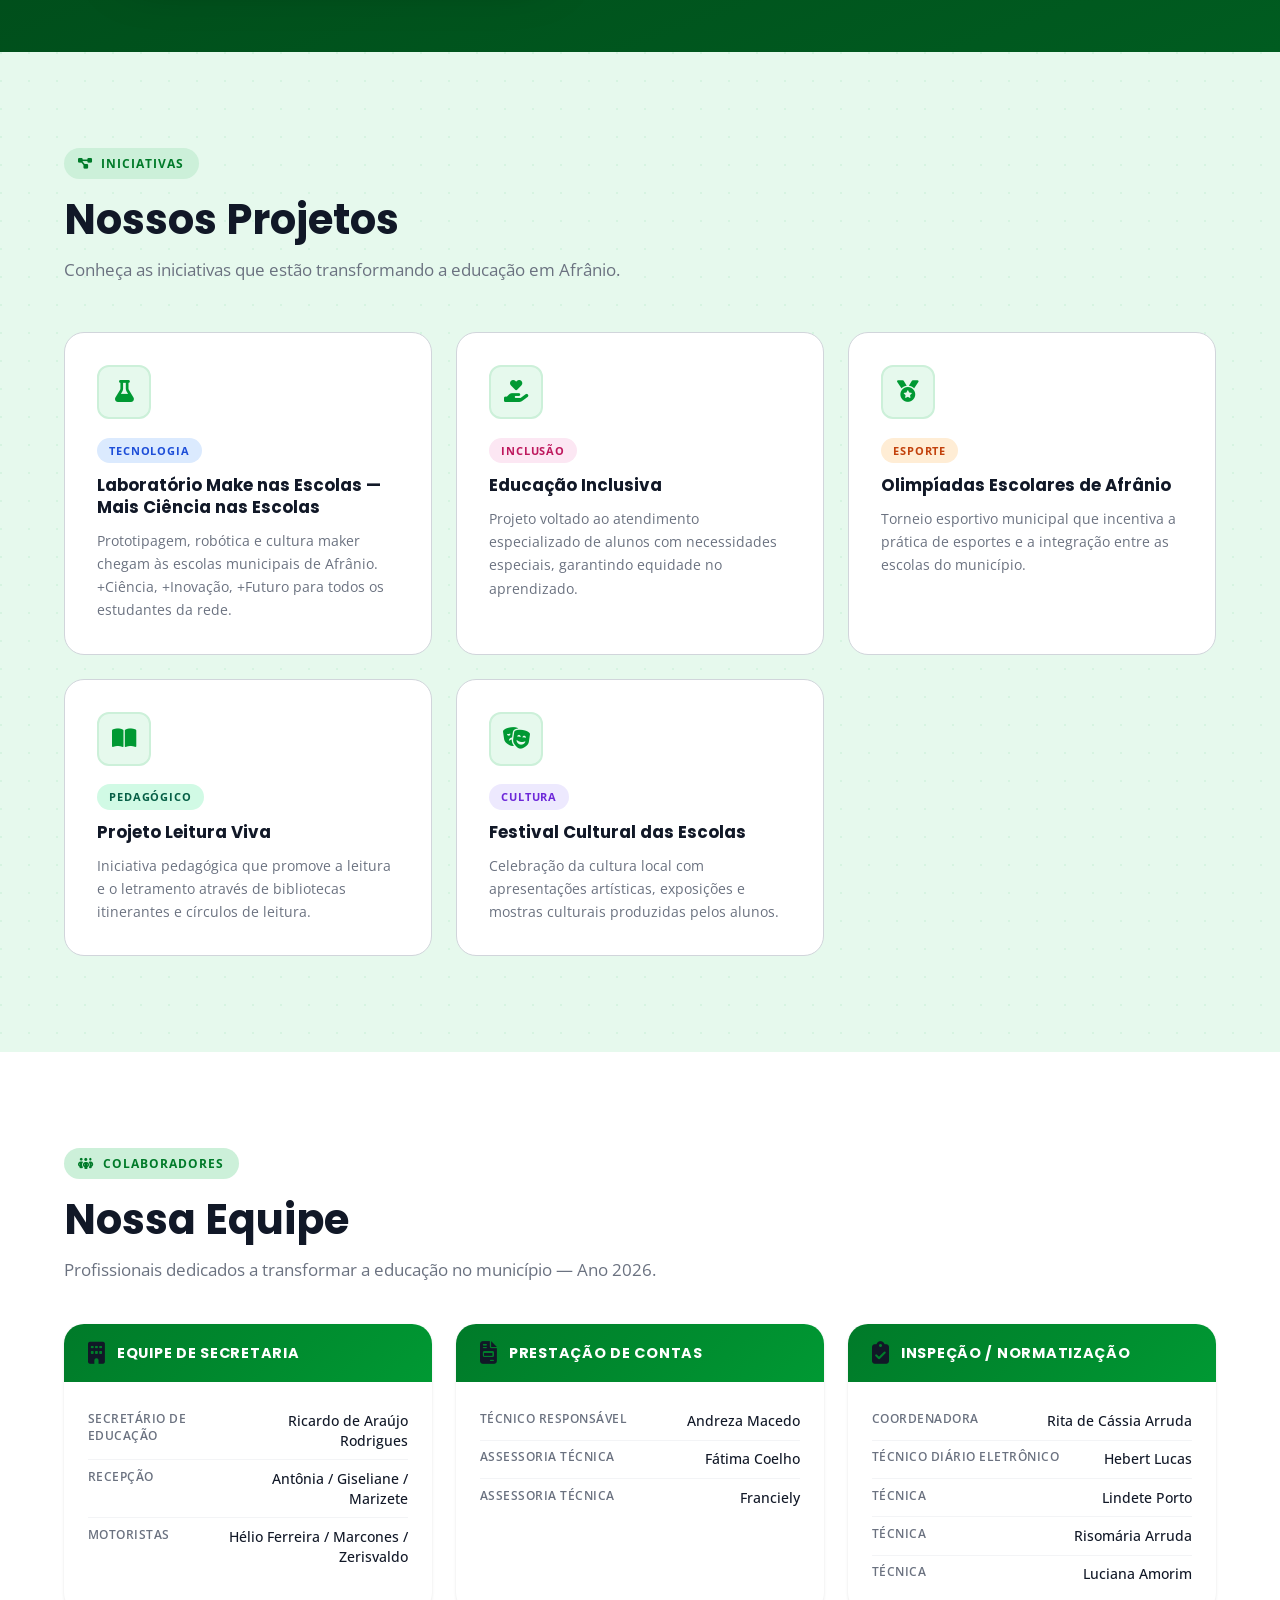
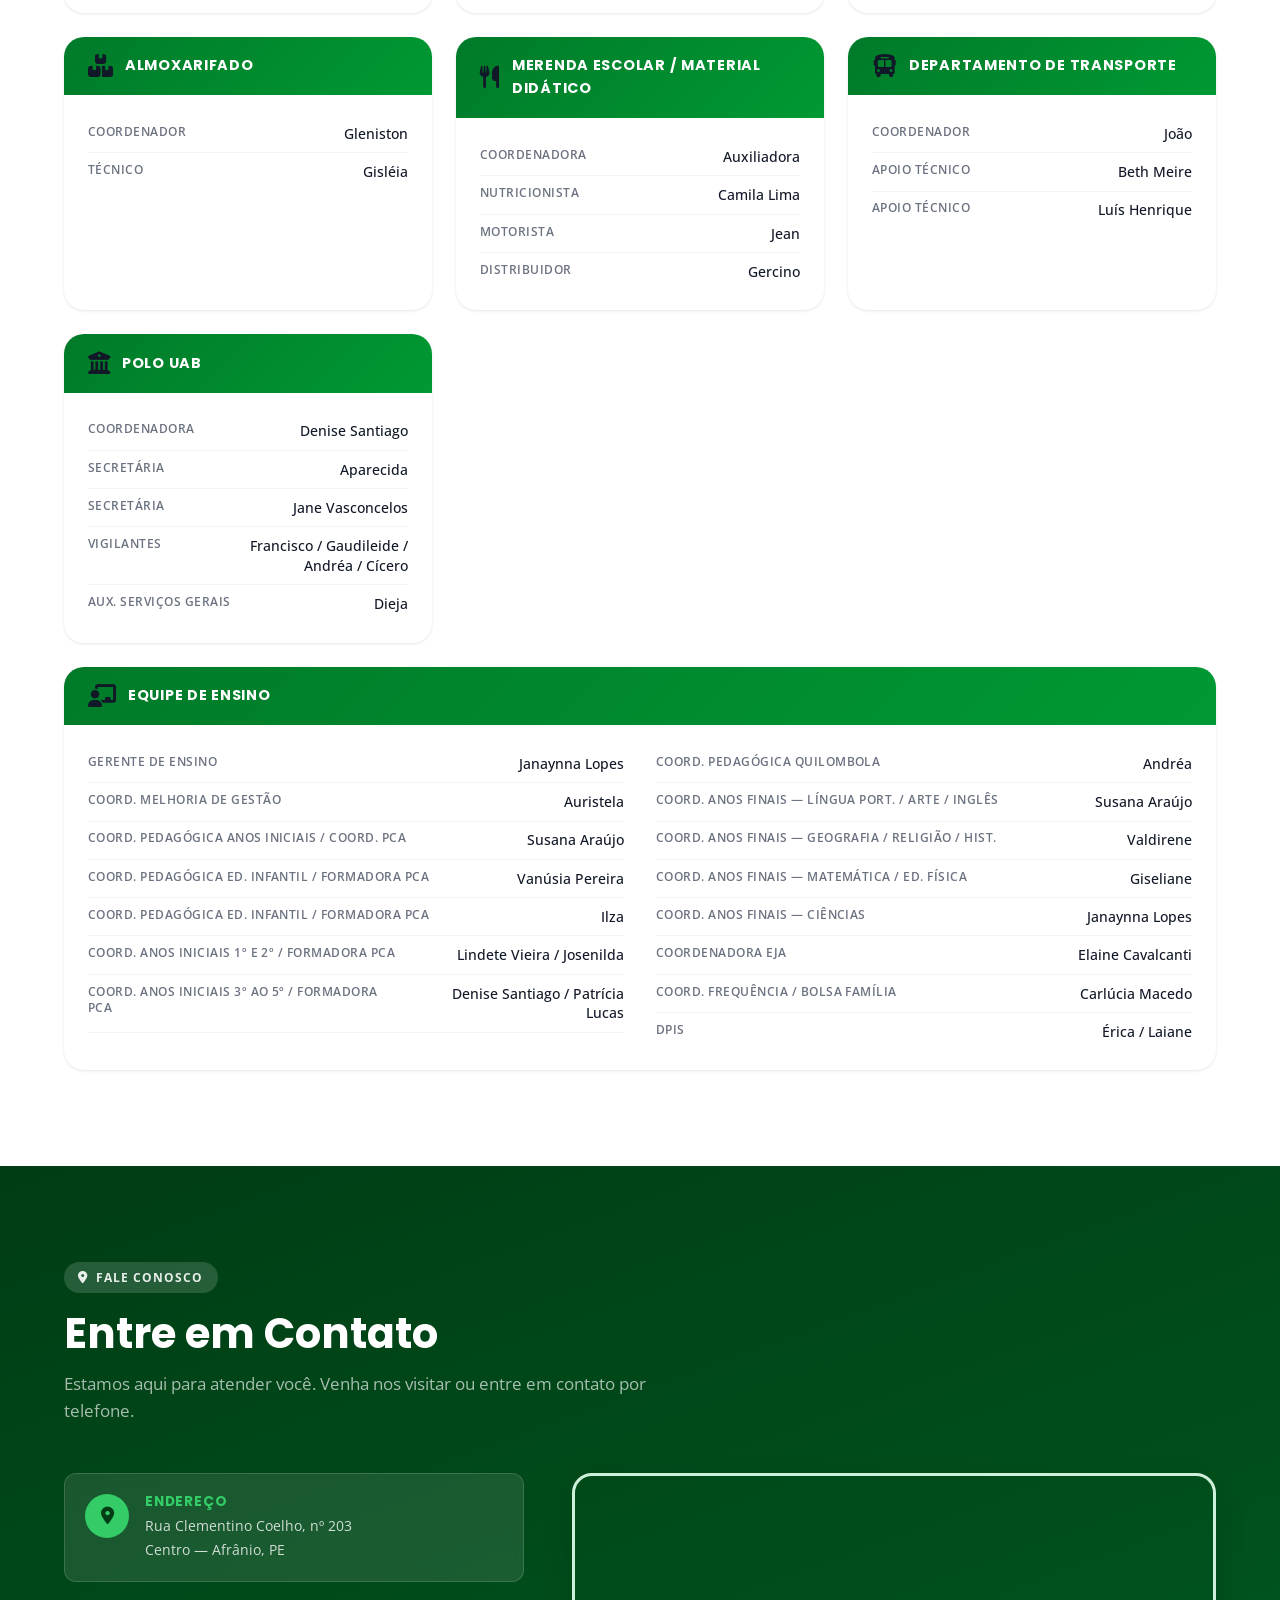
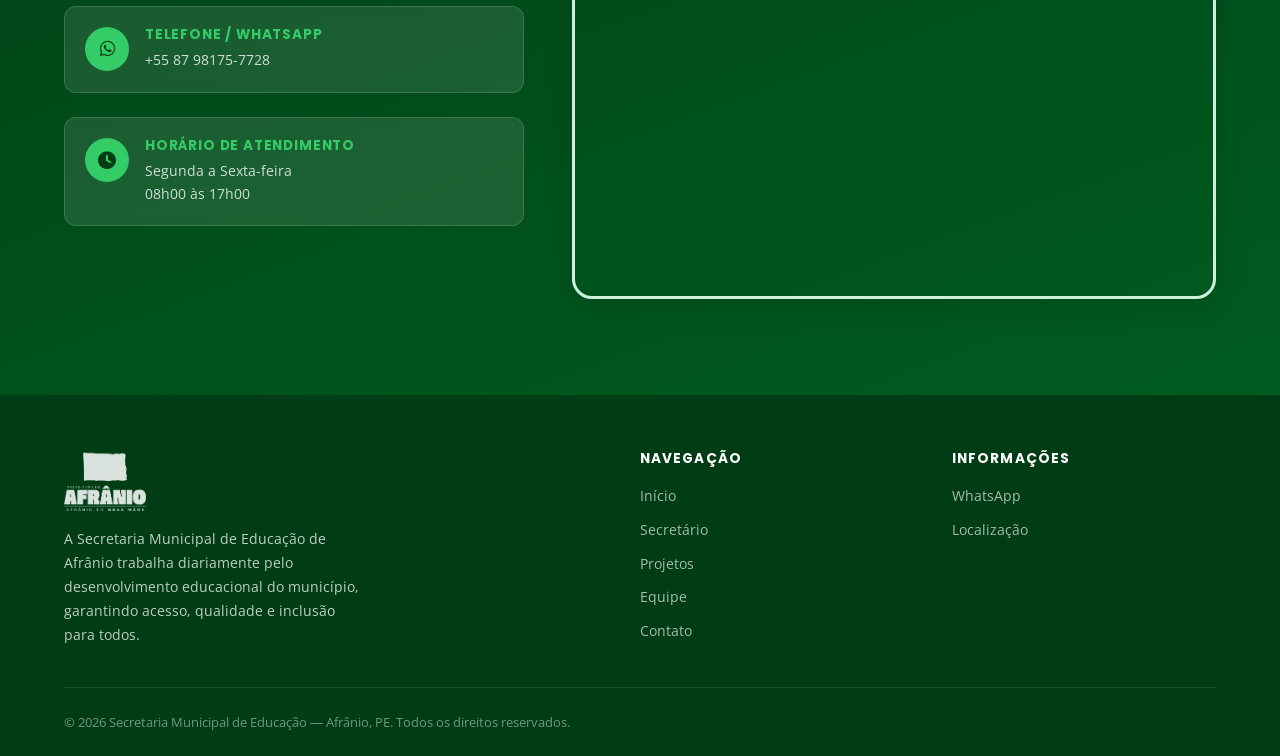
==== commit ebcbf8bc: "feat: GitHub API publishing, visual redesign, admin link removed - Admin publica projetos direto no " ====
--- a/index.html
+++ b/index.html
@@ -119,7 +119,7 @@
   <!-- Wave -->
   <svg class="wave" xmlns="http://www.w3.org/2000/svg" viewBox="0 0 1440 80" preserveAspectRatio="none"
        style="position:absolute;bottom:0;left:0;right:0;z-index:1;">
-    <path fill="#f0fdf4" d="M0,40 C240,80 480,0 720,40 C960,80 1200,0 1440,40 L1440,80 L0,80 Z"/>
+    <path fill="#005c20" d="M0,40 C240,80 480,0 720,40 C960,80 1200,0 1440,40 L1440,80 L0,80 Z"/>
   </svg>
 </section>
 
@@ -133,7 +133,7 @@
       <div class="secretary-photo-wrap fade-up">
         <div class="secretary-photo">
           <img src="foto-secretario.jpg" alt="Secretário Ricardo Araújo"
-               onerror="this.parentElement.innerHTML='<div class=\'photo-placeholder\'><i class=\'fa-solid fa-user\' style=\'font-size:4rem;color:var(--green-400)\'></i><p>Foto do Secretário</p></div>'" />
+               onerror="this.parentElement.innerHTML='<div class=\'photo-placeholder\'><i class=\'fa-solid fa-user\'></i><p>Adicione a foto: foto-secretario.jpg</p></div>'" />
         </div>
         <div class="secretary-badge-wrap">
           <strong>2026</strong>
@@ -560,19 +560,25 @@
         <ul>
           <li><a href="https://wa.me/5587981757728" target="_blank" rel="noopener">WhatsApp</a></li>
           <li><a href="#contato">Localização</a></li>
-          <li><a href="admin.html">Área Restrita</a></li>
         </ul>
       </div>
     </div>
 
     <div class="footer-bottom">
       <span>© 2026 Secretaria Municipal de Educação — Afrânio, PE. Todos os direitos reservados.</span>
-      <a href="admin.html">
-        <i class="fa-solid fa-lock"></i> Admin
-      </a>
     </div>
   </div>
 </footer>
+
+<!-- WhatsApp flutuante -->
+<a href="https://wa.me/5587981757728" class="fab-whatsapp" target="_blank" rel="noopener" aria-label="Fale conosco pelo WhatsApp">
+  <i class="fa-brands fa-whatsapp"></i>
+</a>
+
+<!-- Voltar ao topo -->
+<button class="fab-top" id="backToTop" aria-label="Voltar ao topo">
+  <i class="fa-solid fa-chevron-up"></i>
+</button>
 
 <script src="js/main.js"></script>
 </body>
--- a/css/style.css
+++ b/css/style.css
@@ -357,8 +357,25 @@
 /* ── SECRETARY SECTION ── */
 #secretario {
   padding: 6rem 0;
-  background: var(--green-50);
-}
+  background: linear-gradient(160deg, var(--green-900) 0%, var(--green-800) 100%);
+  position: relative;
+  overflow: hidden;
+}
+#secretario::before {
+  content: '';
+  position: absolute;
+  top: -120px; right: -120px;
+  width: 500px; height: 500px;
+  border-radius: 50%;
+  background: rgba(255,255,255,.03);
+  pointer-events: none;
+}
+#secretario .section-tag {
+  background: rgba(255,255,255,.15);
+  color: rgba(255,255,255,.9);
+}
+#secretario .section-title { color: var(--white); }
+#secretario .secretary-bio { color: rgba(255,255,255,.75); }
 .secretary-inner {
   display: grid;
   grid-template-columns: 1fr 1fr;
@@ -375,12 +392,13 @@
   aspect-ratio: 3/4;
   border-radius: var(--radius-lg);
   overflow: hidden;
-  box-shadow: var(--shadow-lg);
-  background: linear-gradient(145deg, var(--green-100), var(--green-50));
+  box-shadow: 0 20px 50px rgba(0,0,0,.35);
+  background: linear-gradient(145deg, var(--green-800), var(--green-600));
   display: flex;
   align-items: center;
   justify-content: center;
   position: relative;
+  border: 3px solid rgba(255,255,255,.15);
 }
 .secretary-photo img {
   width: 100%;
@@ -393,12 +411,16 @@
   flex-direction: column;
   align-items: center;
   gap: .75rem;
-  color: var(--green-500);
-  font-size: .9rem;
+  color: rgba(255,255,255,.5);
+  font-size: .85rem;
   text-align: center;
   padding: 2rem;
 }
-.secretary-photo .photo-placeholder span { font-size: 3.5rem; }
+.secretary-photo .photo-placeholder i {
+  font-size: 5rem;
+  color: rgba(255,255,255,.2);
+  display: block;
+}
 
 .secretary-badge-wrap {
   position: absolute;
@@ -424,16 +446,16 @@
 }
 
 .secretary-quote {
-  font-size: 1.1rem;
+  font-size: 1.05rem;
   font-style: italic;
-  color: var(--green-700);
-  line-height: 1.7;
+  color: rgba(255,255,255,.95);
+  line-height: 1.75;
   padding: 1.25rem 1.5rem;
   border-left: 4px solid var(--green-400);
-  background: var(--white);
+  background: rgba(255,255,255,.1);
   border-radius: 0 var(--radius) var(--radius) 0;
   margin-bottom: 1.5rem;
-  box-shadow: var(--shadow-sm);
+  backdrop-filter: blur(4px);
 }
 
 .secretary-bio {
@@ -448,25 +470,25 @@
   gap: 1rem;
 }
 .sec-stat {
-  background: var(--white);
+  background: rgba(255,255,255,.1);
   border-radius: var(--radius);
   padding: 1rem .75rem;
   text-align: center;
-  box-shadow: var(--shadow-sm);
-  border: 1px solid var(--green-100);
+  border: 1px solid rgba(255,255,255,.15);
+  backdrop-filter: blur(4px);
 }
 .sec-stat-num {
   display: block;
   font-family: 'Poppins', sans-serif;
   font-size: 1.75rem;
   font-weight: 700;
-  color: var(--green-600);
+  color: var(--green-400);
   line-height: 1;
   margin-bottom: .25rem;
 }
 .sec-stat-label {
   font-size: .7rem;
-  color: var(--gray-500);
+  color: rgba(255,255,255,.65);
   font-weight: 600;
   text-transform: uppercase;
   letter-spacing: .05em;
@@ -475,7 +497,17 @@
 /* ── PROJETOS ── */
 #projetos {
   padding: 6rem 0;
-  background: var(--white);
+  background: var(--green-50);
+  position: relative;
+}
+#projetos::before {
+  content: '';
+  position: absolute;
+  inset: 0;
+  background-image: radial-gradient(circle at 1px 1px, var(--green-100) 1px, transparent 0);
+  background-size: 28px 28px;
+  opacity: .6;
+  pointer-events: none;
 }
 .section-header {
   margin-bottom: 3rem;
@@ -578,7 +610,7 @@
 /* ── EQUIPE ── */
 #equipe {
   padding: 6rem 0;
-  background: var(--gray-100);
+  background: #ffffff;
 }
 .departments-grid {
   display: grid;
@@ -642,8 +674,12 @@
 /* ── CONTATO ── */
 #contato {
   padding: 6rem 0;
-  background: var(--white);
-}
+  background: linear-gradient(160deg, var(--green-900) 0%, var(--green-800) 100%);
+  position: relative;
+}
+#contato .section-tag  { background: rgba(255,255,255,.15); color: rgba(255,255,255,.9); }
+#contato .section-title { color: var(--white); }
+#contato .section-subtitle { color: rgba(255,255,255,.65); }
 .contact-inner {
   display: grid;
   grid-template-columns: 1fr 1.4fr;
@@ -656,16 +692,17 @@
   display: flex;
   gap: 1rem;
   align-items: flex-start;
-  background: var(--green-50);
-  border: 1px solid var(--green-100);
+  background: rgba(255,255,255,.1);
+  border: 1px solid rgba(255,255,255,.15);
   border-radius: var(--radius);
   padding: 1.25rem;
+  backdrop-filter: blur(4px);
 }
 .contact-card-icon {
   flex-shrink: 0;
   width: 44px; height: 44px;
-  background: var(--green-600);
-  color: var(--white);
+  background: var(--green-400);
+  color: var(--green-900);
   border-radius: 50%;
   display: flex;
   align-items: center;
@@ -678,15 +715,15 @@
   font-weight: 700;
   text-transform: uppercase;
   letter-spacing: .06em;
-  color: var(--green-700);
+  color: var(--green-400);
   margin-bottom: .25rem;
 }
 .contact-card-body p, .contact-card-body a {
   font-size: .9rem;
-  color: var(--gray-700);
+  color: rgba(255,255,255,.8);
   line-height: 1.6;
 }
-.contact-card-body a:hover { color: var(--green-600); }
+.contact-card-body a:hover { color: var(--green-400); }
 
 .contact-map {
   border-radius: var(--radius-lg);
@@ -843,6 +880,52 @@
   .hero-buttons { flex-direction: column; align-items: center; }
   .secretary-stats { grid-template-columns: repeat(2, 1fr); }
   .footer-bottom { flex-direction: column; text-align: center; }
-  /* equipe - coluna única no mobile */
   .dept-body[style*="columns"] { columns: 1 !important; }
 }
+
+/* ── BOTÕES FLUTUANTES ── */
+.fab-whatsapp,
+.fab-top {
+  position: fixed;
+  right: 1.5rem;
+  width: 52px;
+  height: 52px;
+  border-radius: 50%;
+  display: flex;
+  align-items: center;
+  justify-content: center;
+  font-size: 1.4rem;
+  box-shadow: 0 4px 16px rgba(0,0,0,.25);
+  cursor: pointer;
+  z-index: 800;
+  transition: transform .25s ease, opacity .3s ease, box-shadow .25s ease;
+  border: none;
+  text-decoration: none;
+}
+
+.fab-whatsapp {
+  bottom: 5.5rem;
+  background: #25d366;
+  color: #fff;
+}
+.fab-whatsapp:hover {
+  transform: scale(1.1);
+  box-shadow: 0 6px 22px rgba(37,211,102,.5);
+}
+
+.fab-top {
+  bottom: 1.5rem;
+  background: var(--green-600);
+  color: var(--white);
+  opacity: 0;
+  pointer-events: none;
+}
+.fab-top.visible {
+  opacity: 1;
+  pointer-events: auto;
+}
+.fab-top:hover {
+  transform: translateY(-3px);
+  background: var(--green-700);
+  box-shadow: 0 6px 22px rgba(0,153,51,.4);
+}
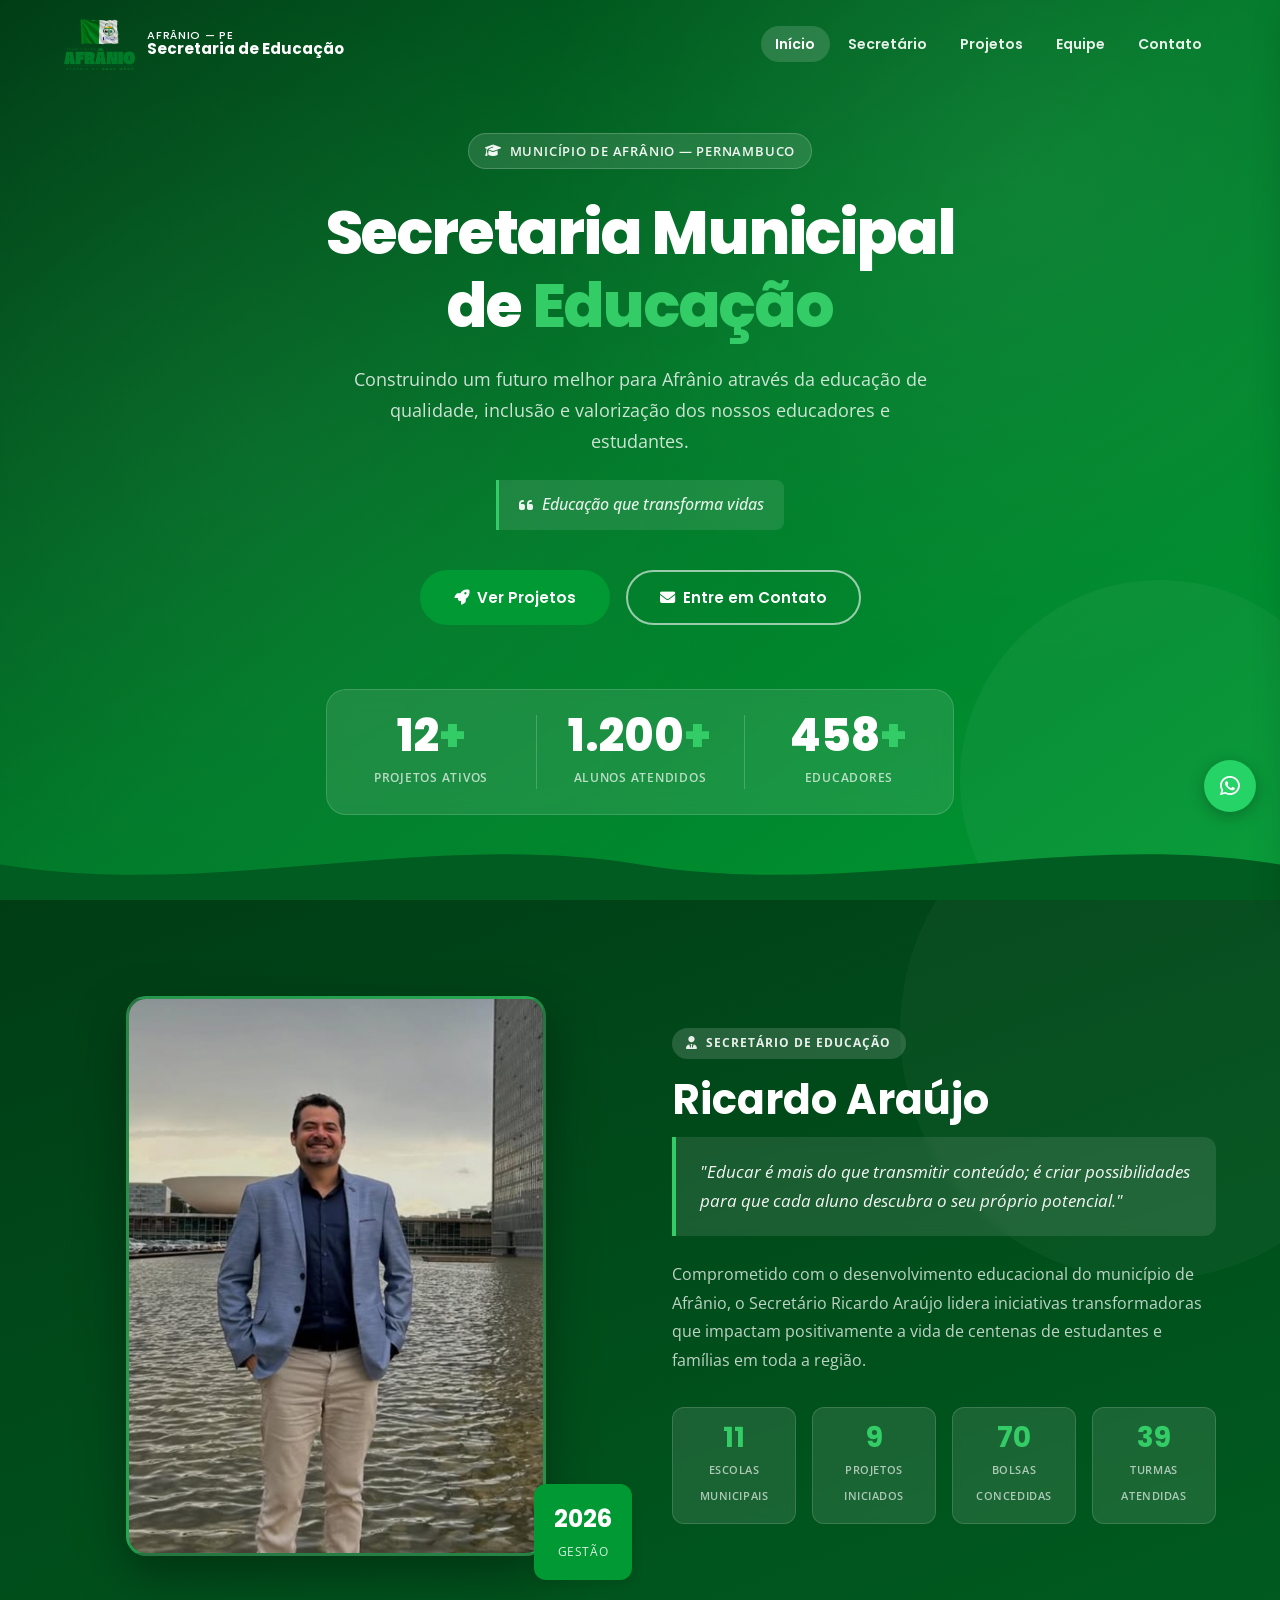
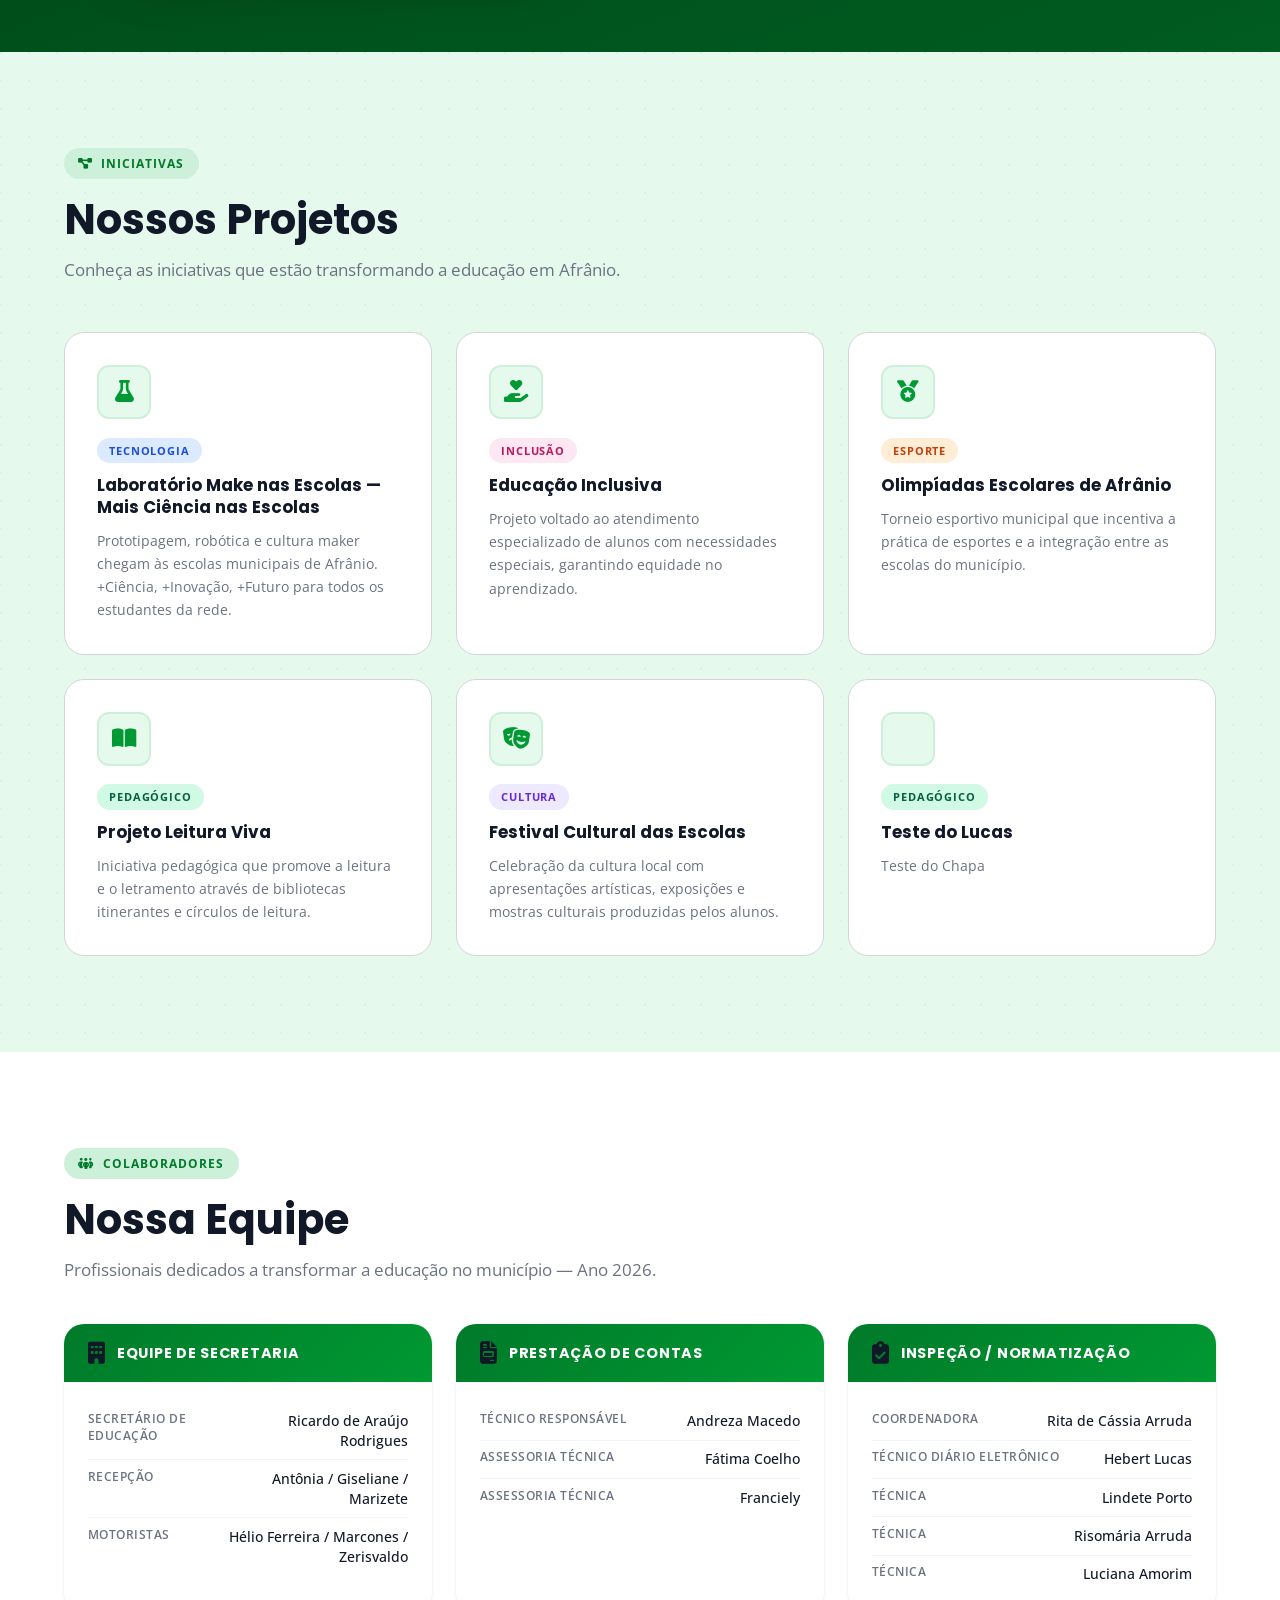
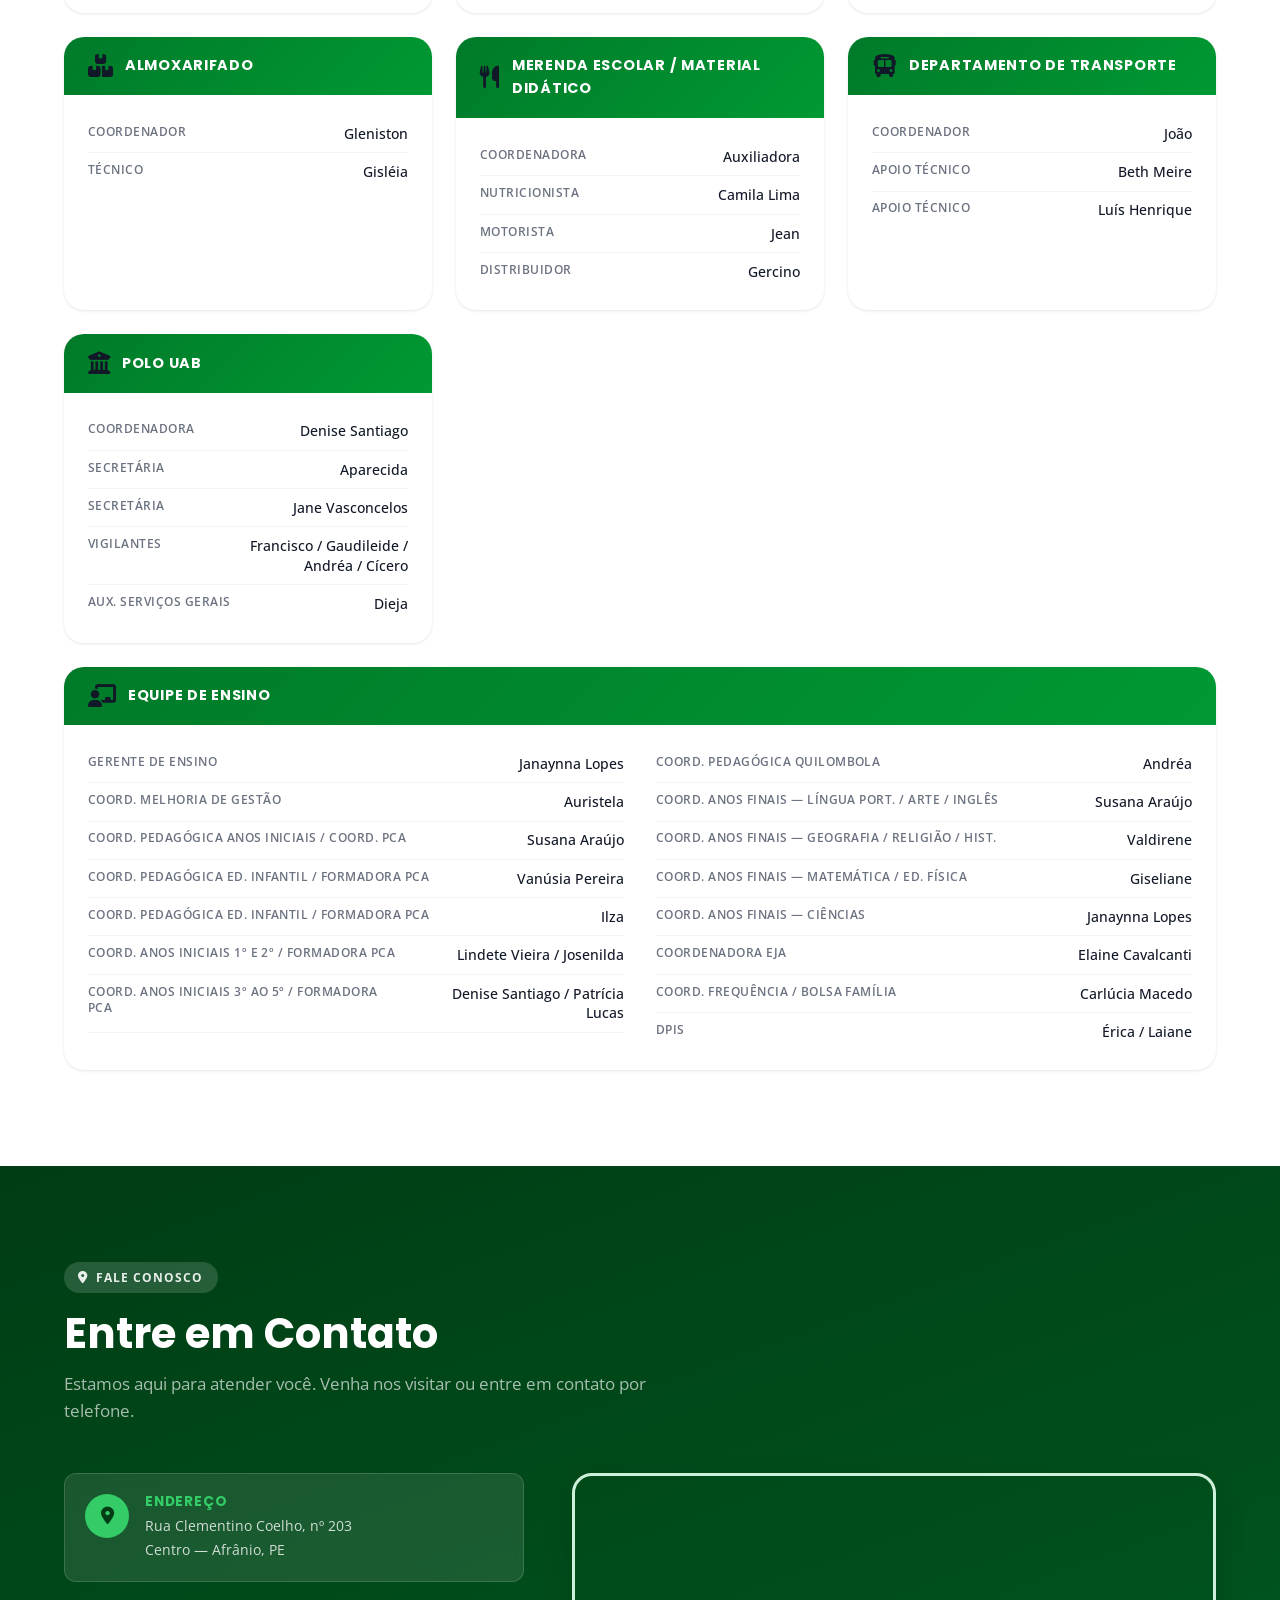
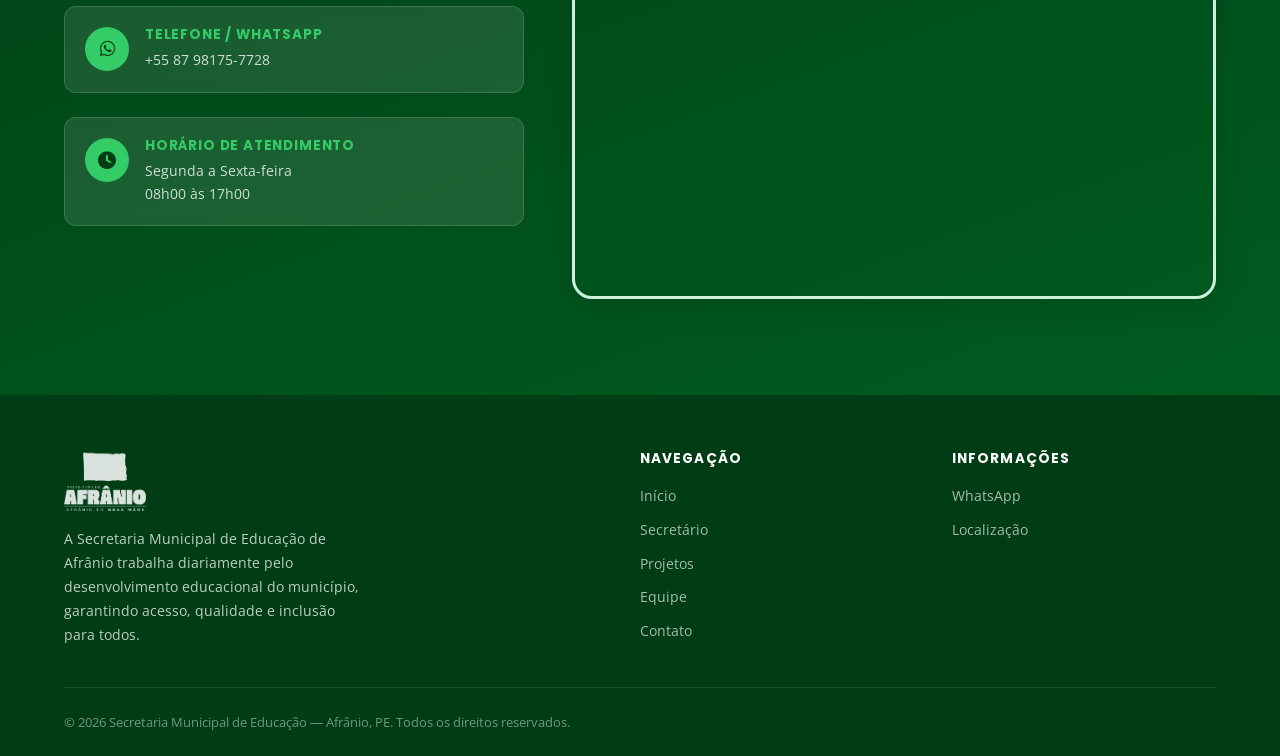
==== commit 64133c15: "Update educator count from 80 to 458" ====
--- a/index.html
+++ b/index.html
@@ -110,7 +110,7 @@
         <span class="hero-stat-label">Alunos Atendidos</span>
       </div>
       <div class="hero-stat">
-        <span class="hero-stat-num"><span data-target="80">0</span><em>+</em></span>
+        <span class="hero-stat-num"><span data-target="458">0</span><em>+</em></span>
         <span class="hero-stat-label">Educadores</span>
       </div>
     </div>
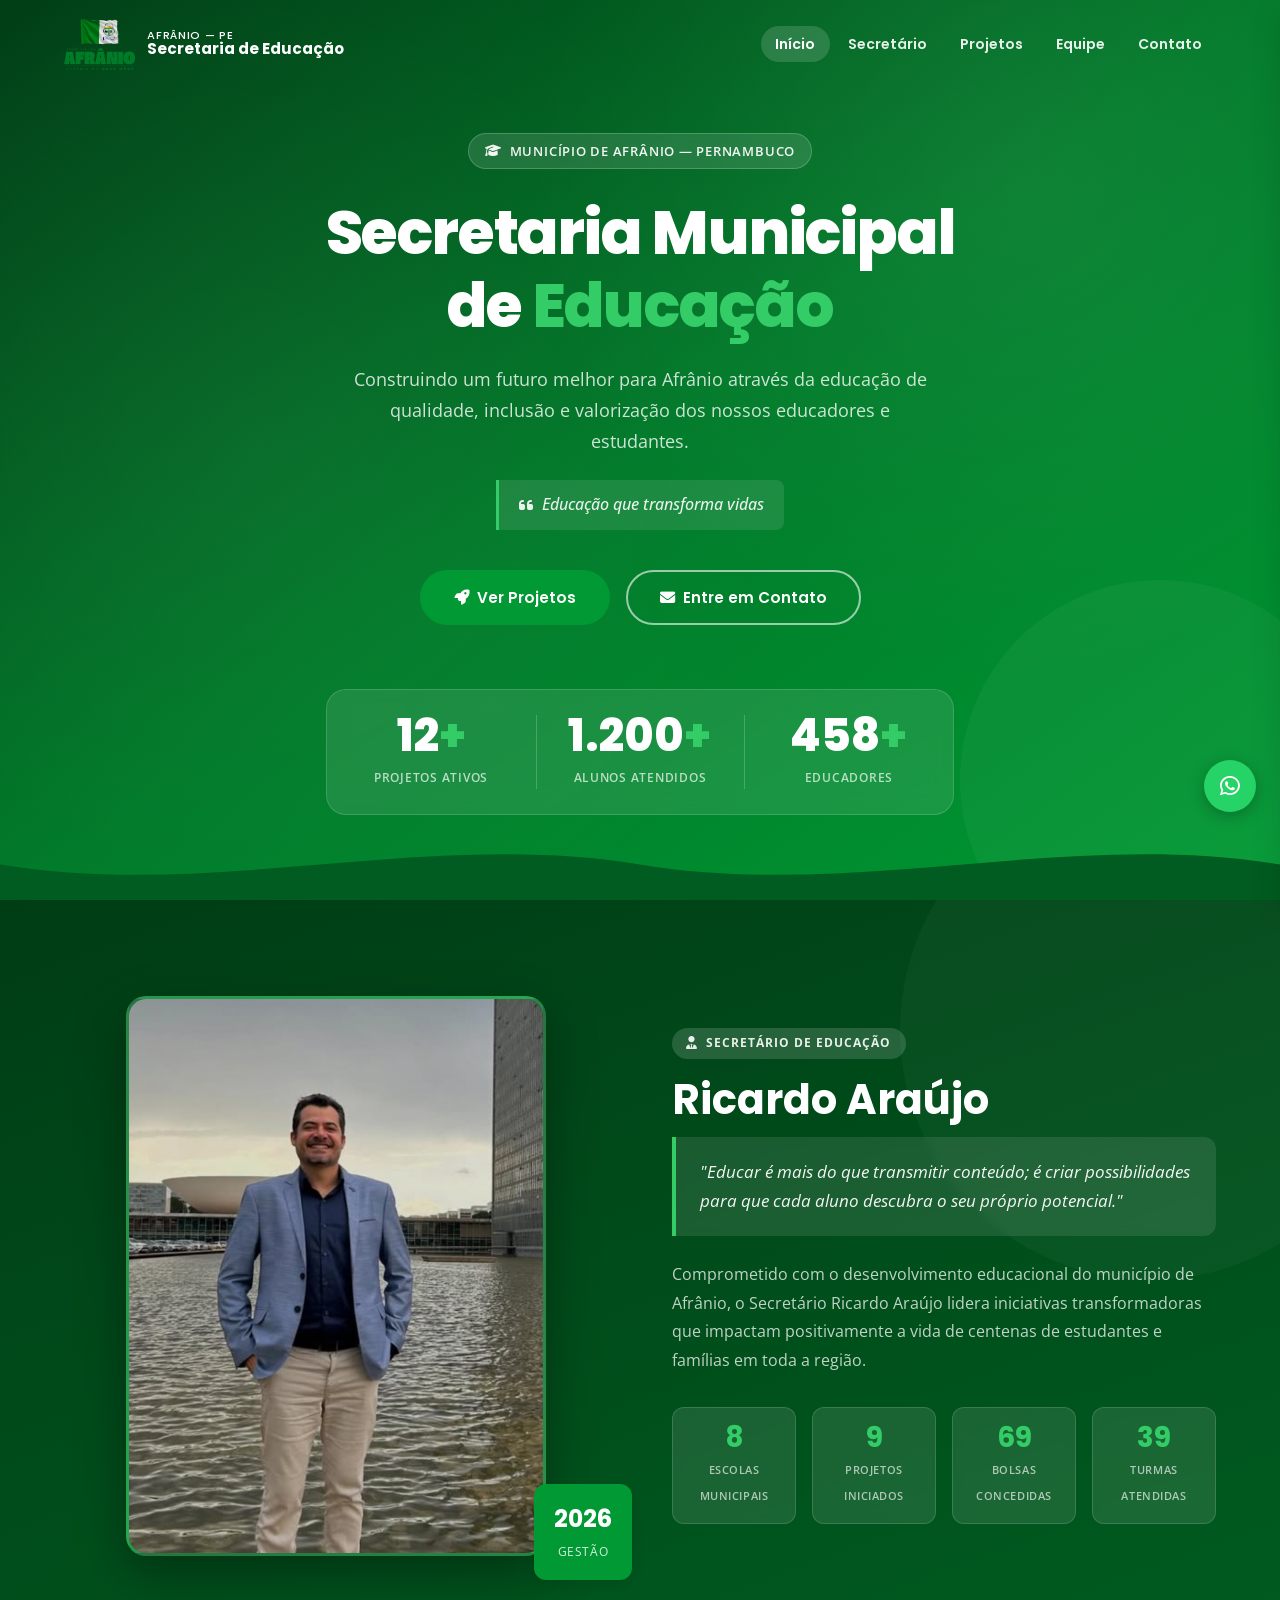
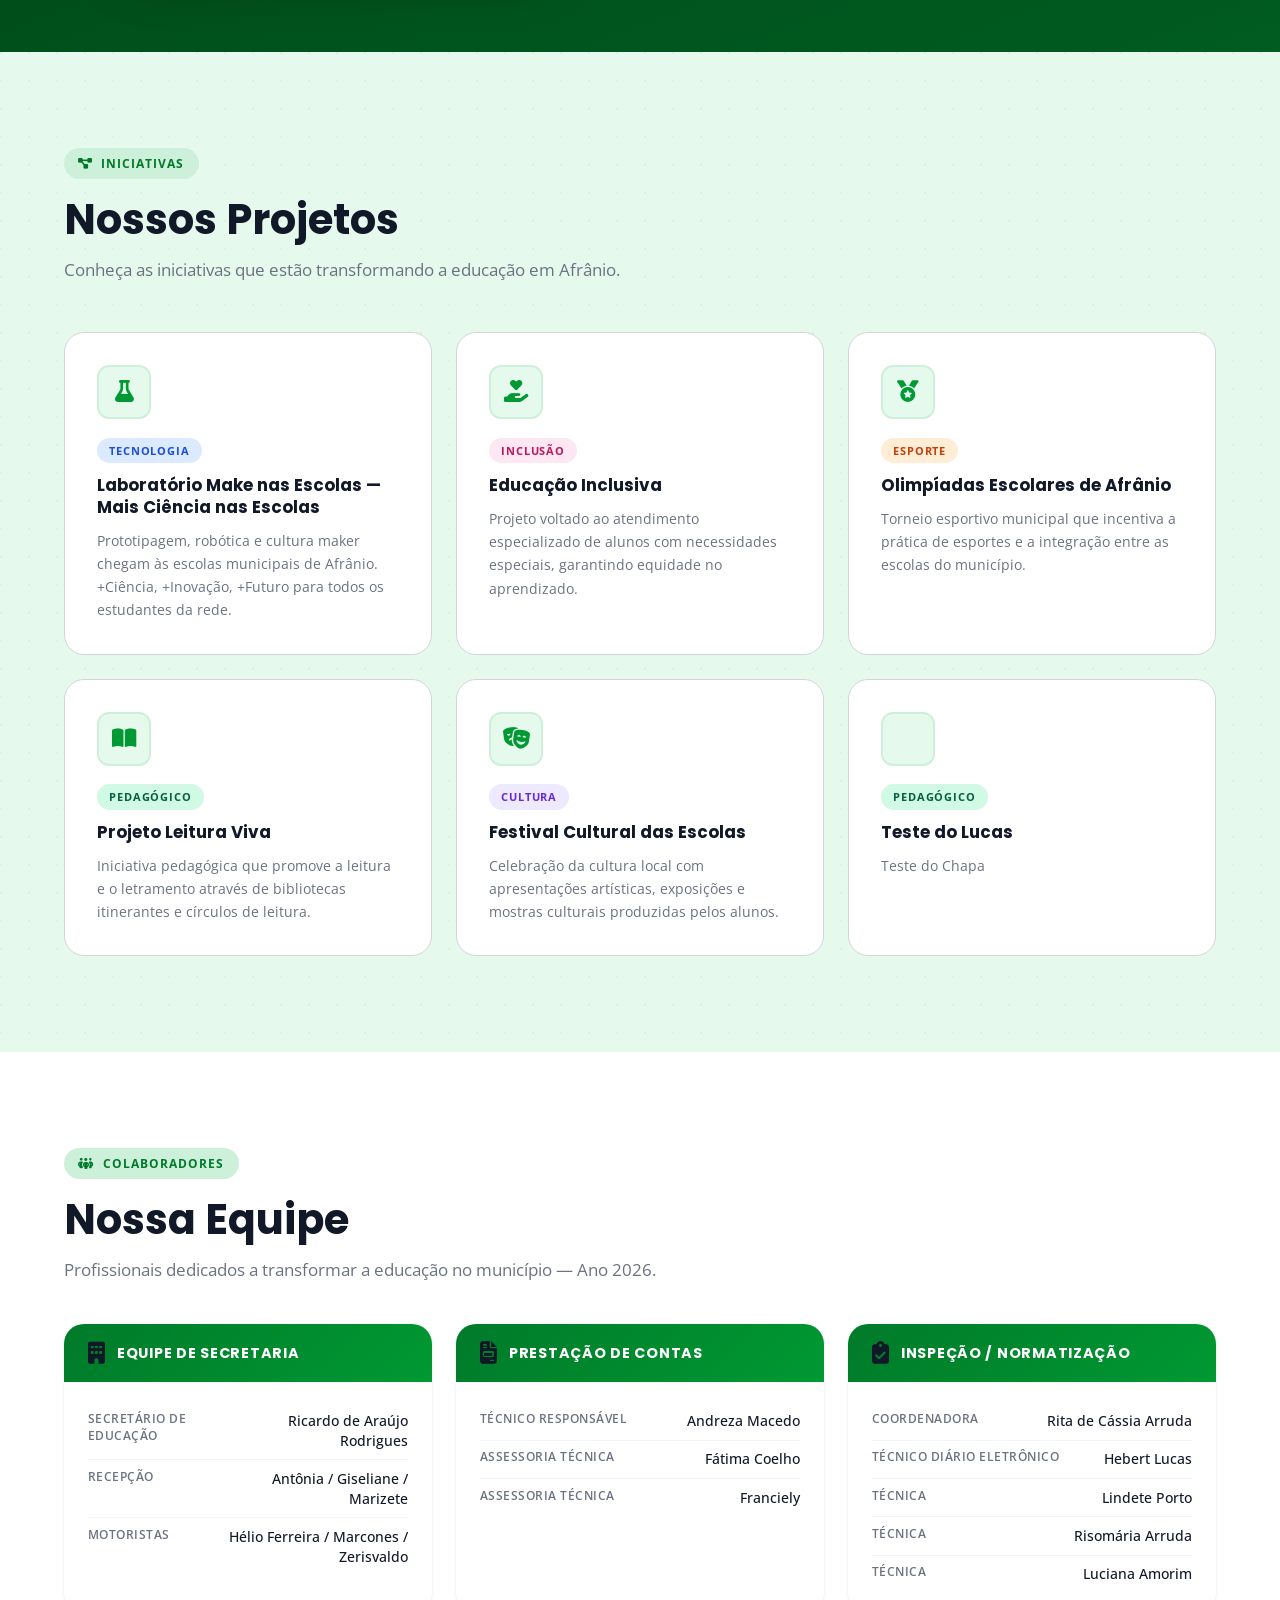
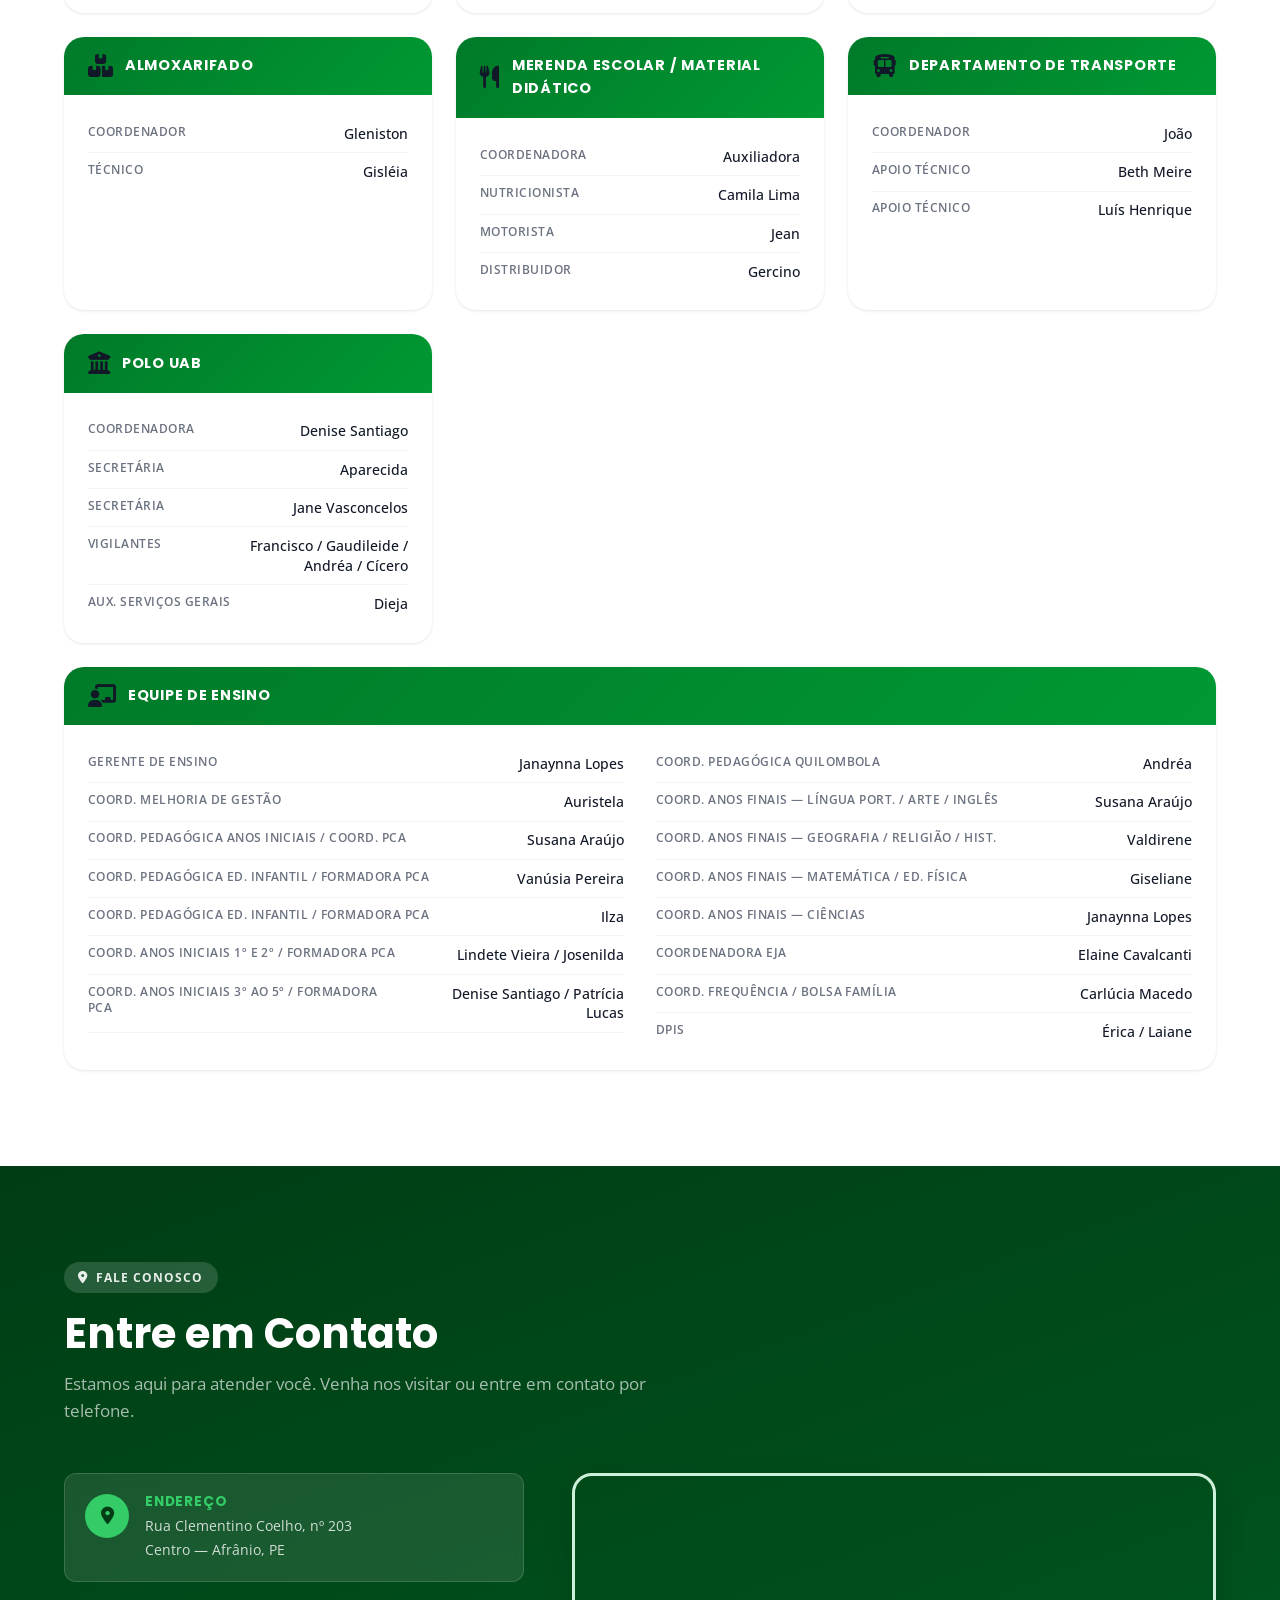
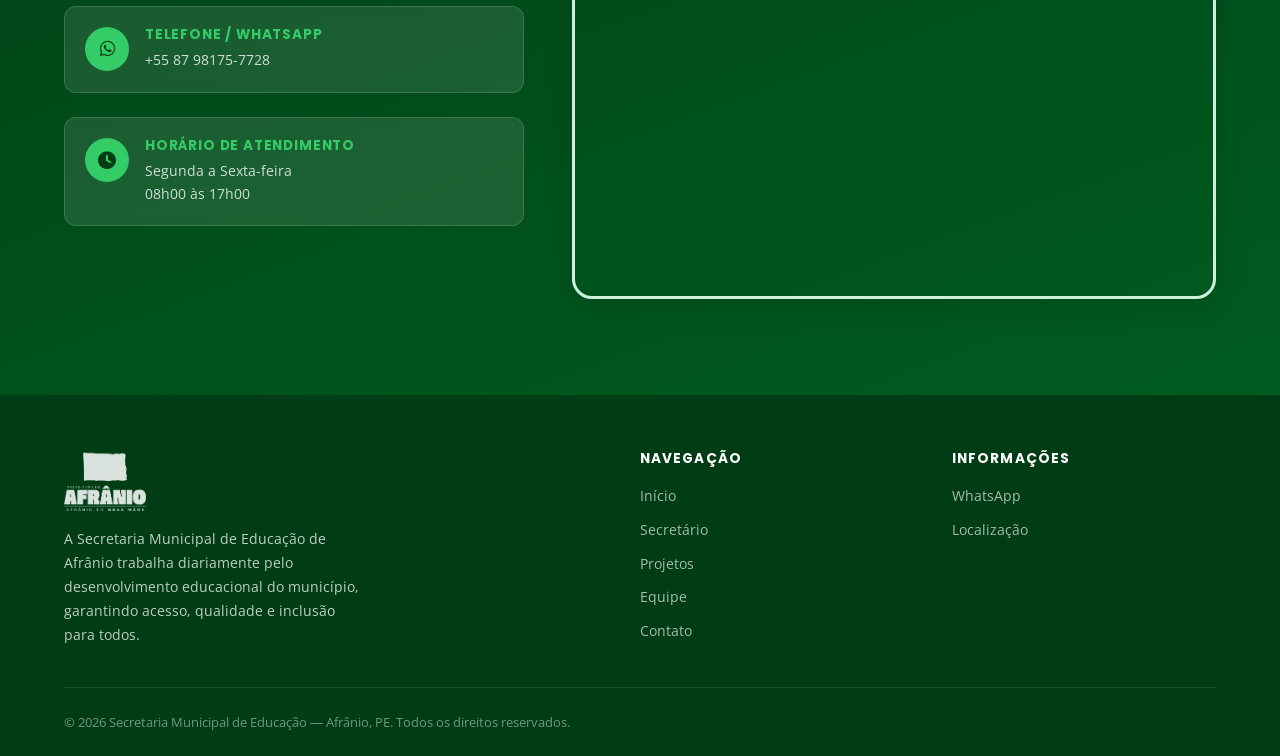
==== commit 4362b782: "Update secretary stats data-target values" ====
--- a/index.html
+++ b/index.html
@@ -161,7 +161,7 @@
 
         <div class="secretary-stats">
           <div class="sec-stat">
-            <span class="sec-stat-num" data-target="14">0</span>
+            <span class="sec-stat-num" data-target="11">0</span>
             <span class="sec-stat-label">Escolas Municipais</span>
           </div>
           <div class="sec-stat">
